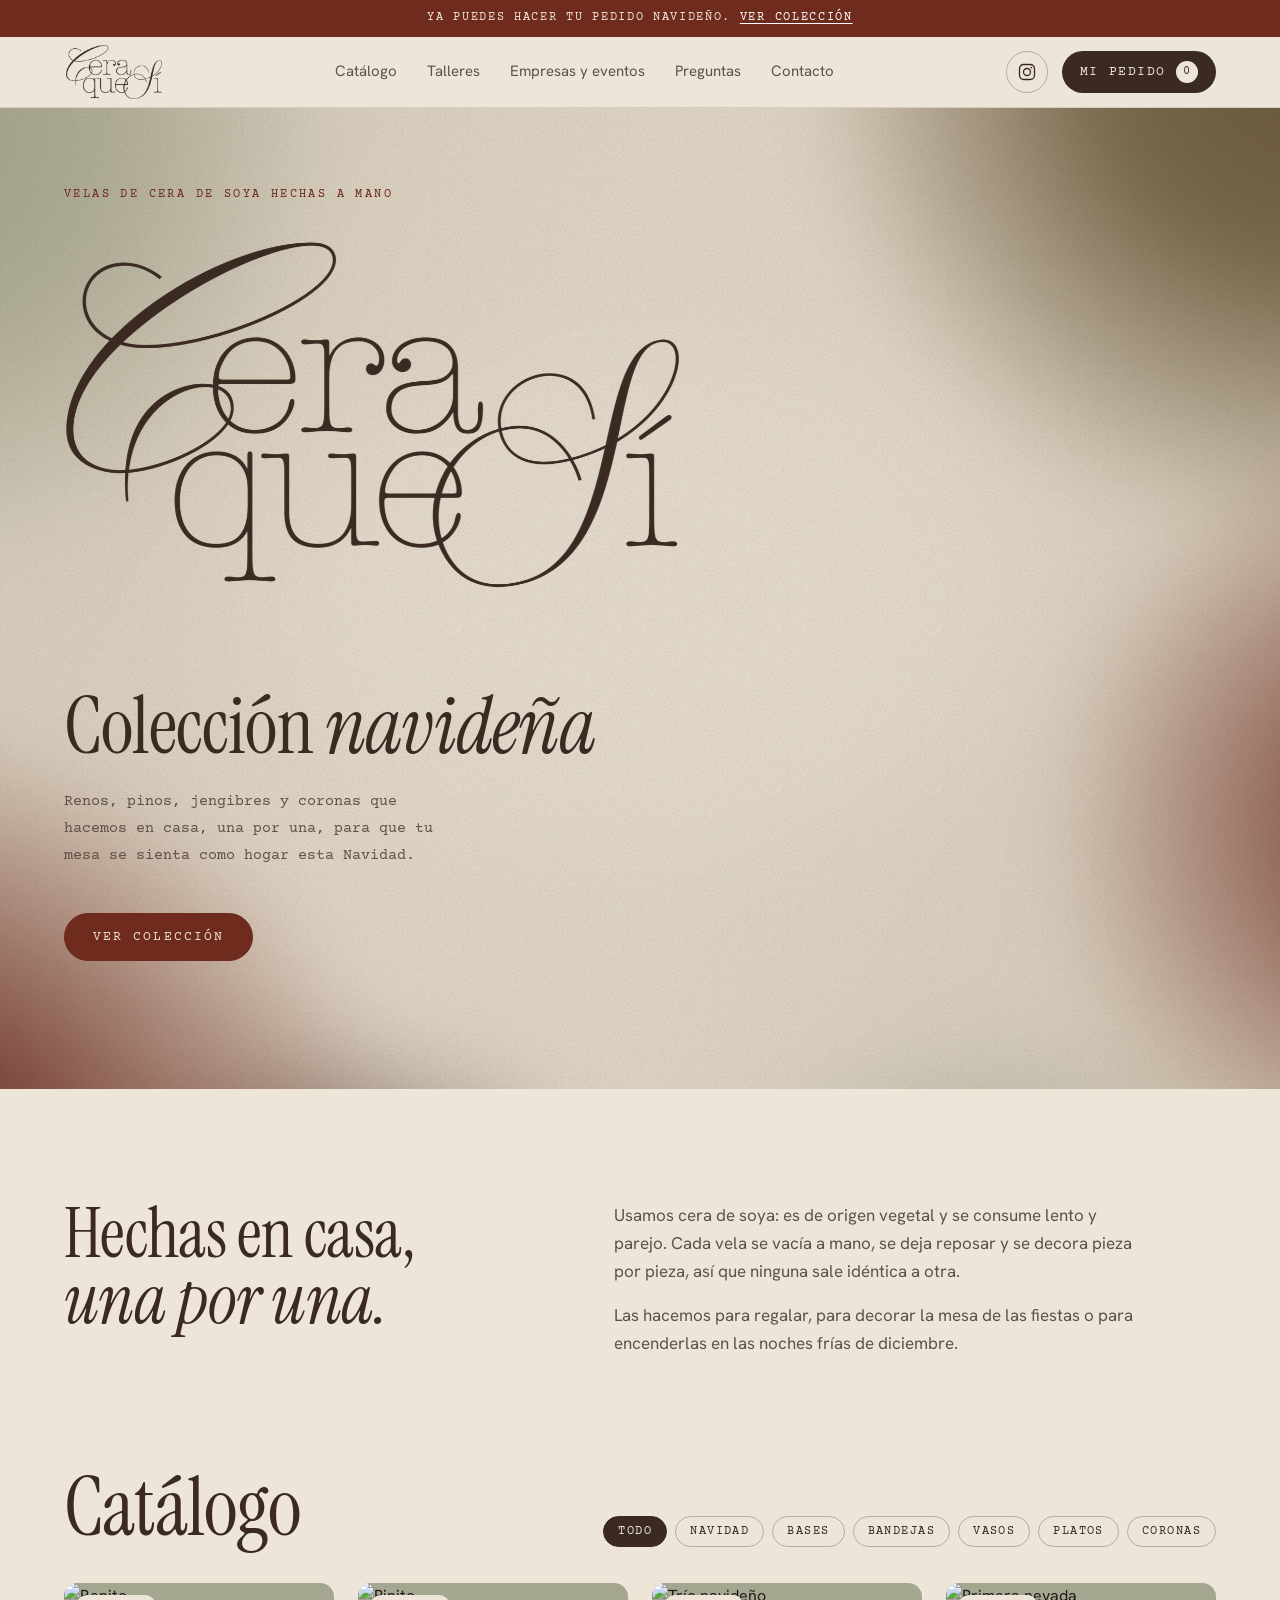
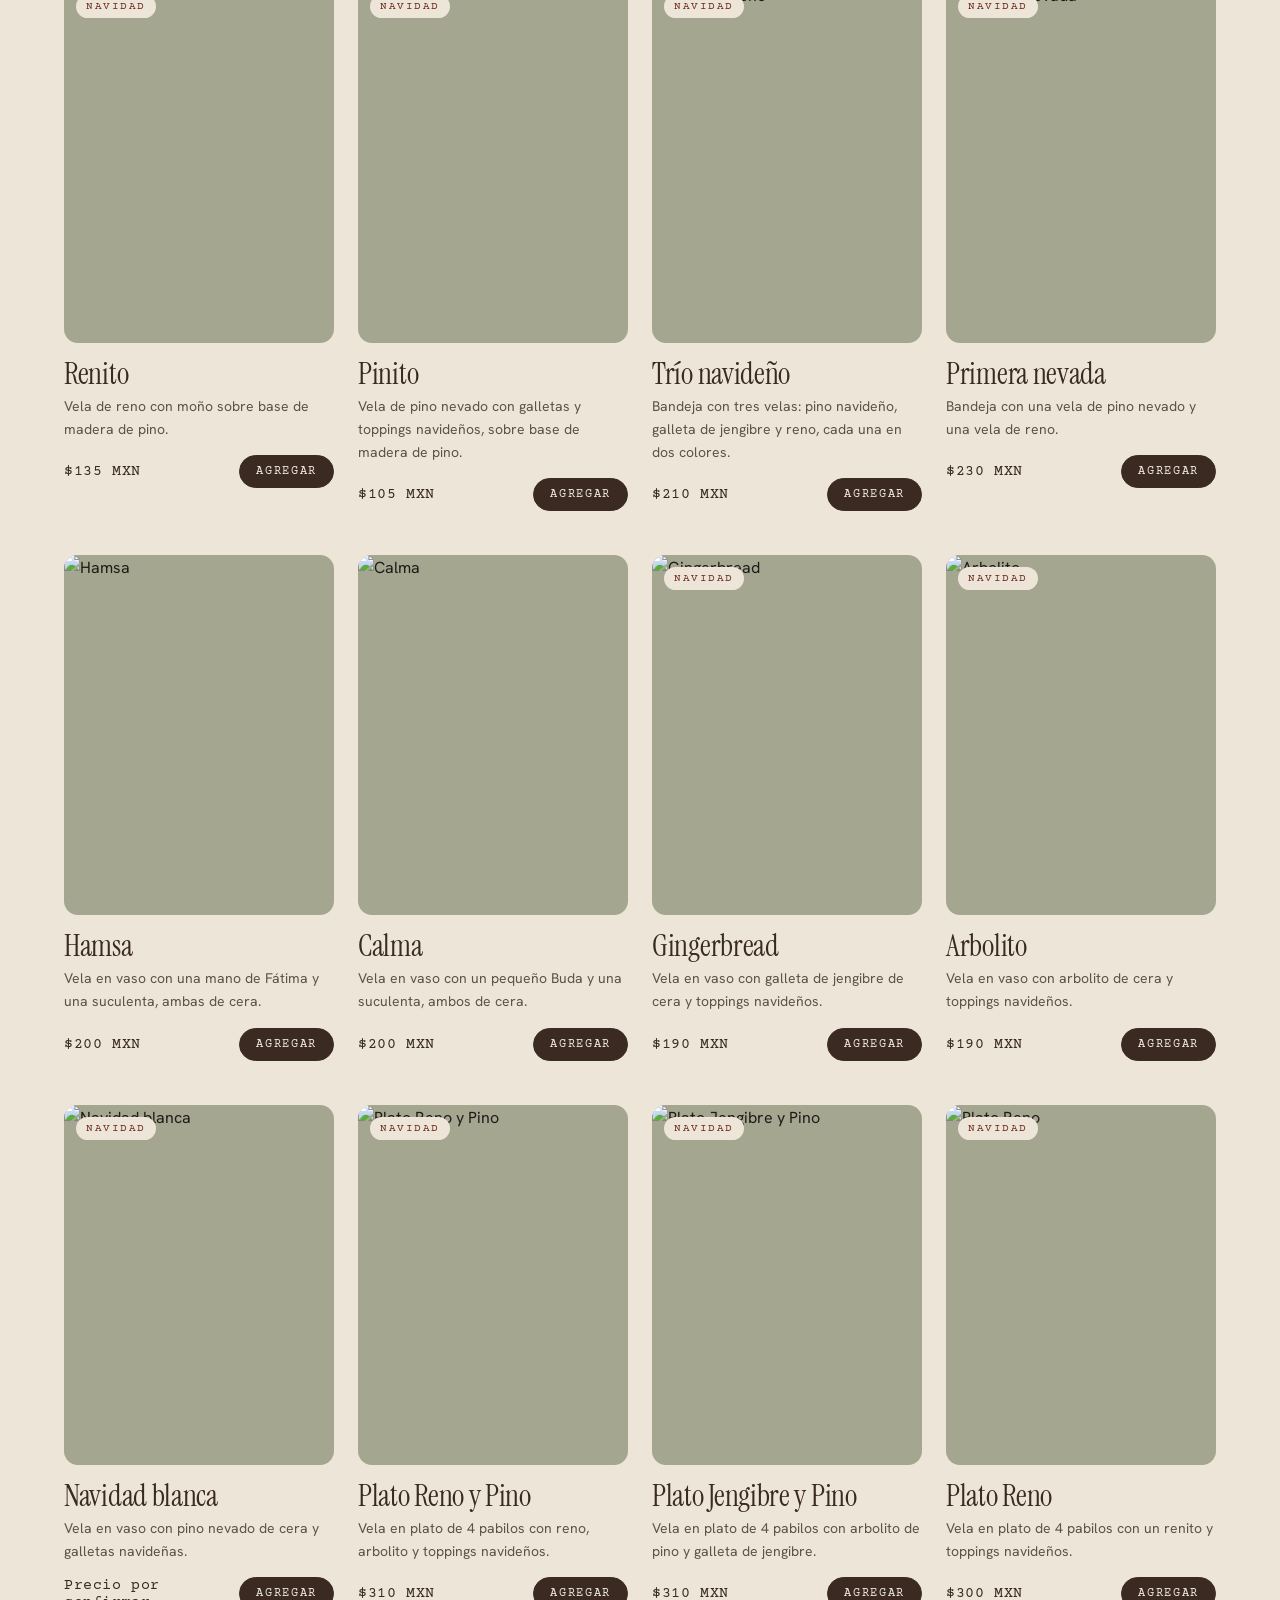
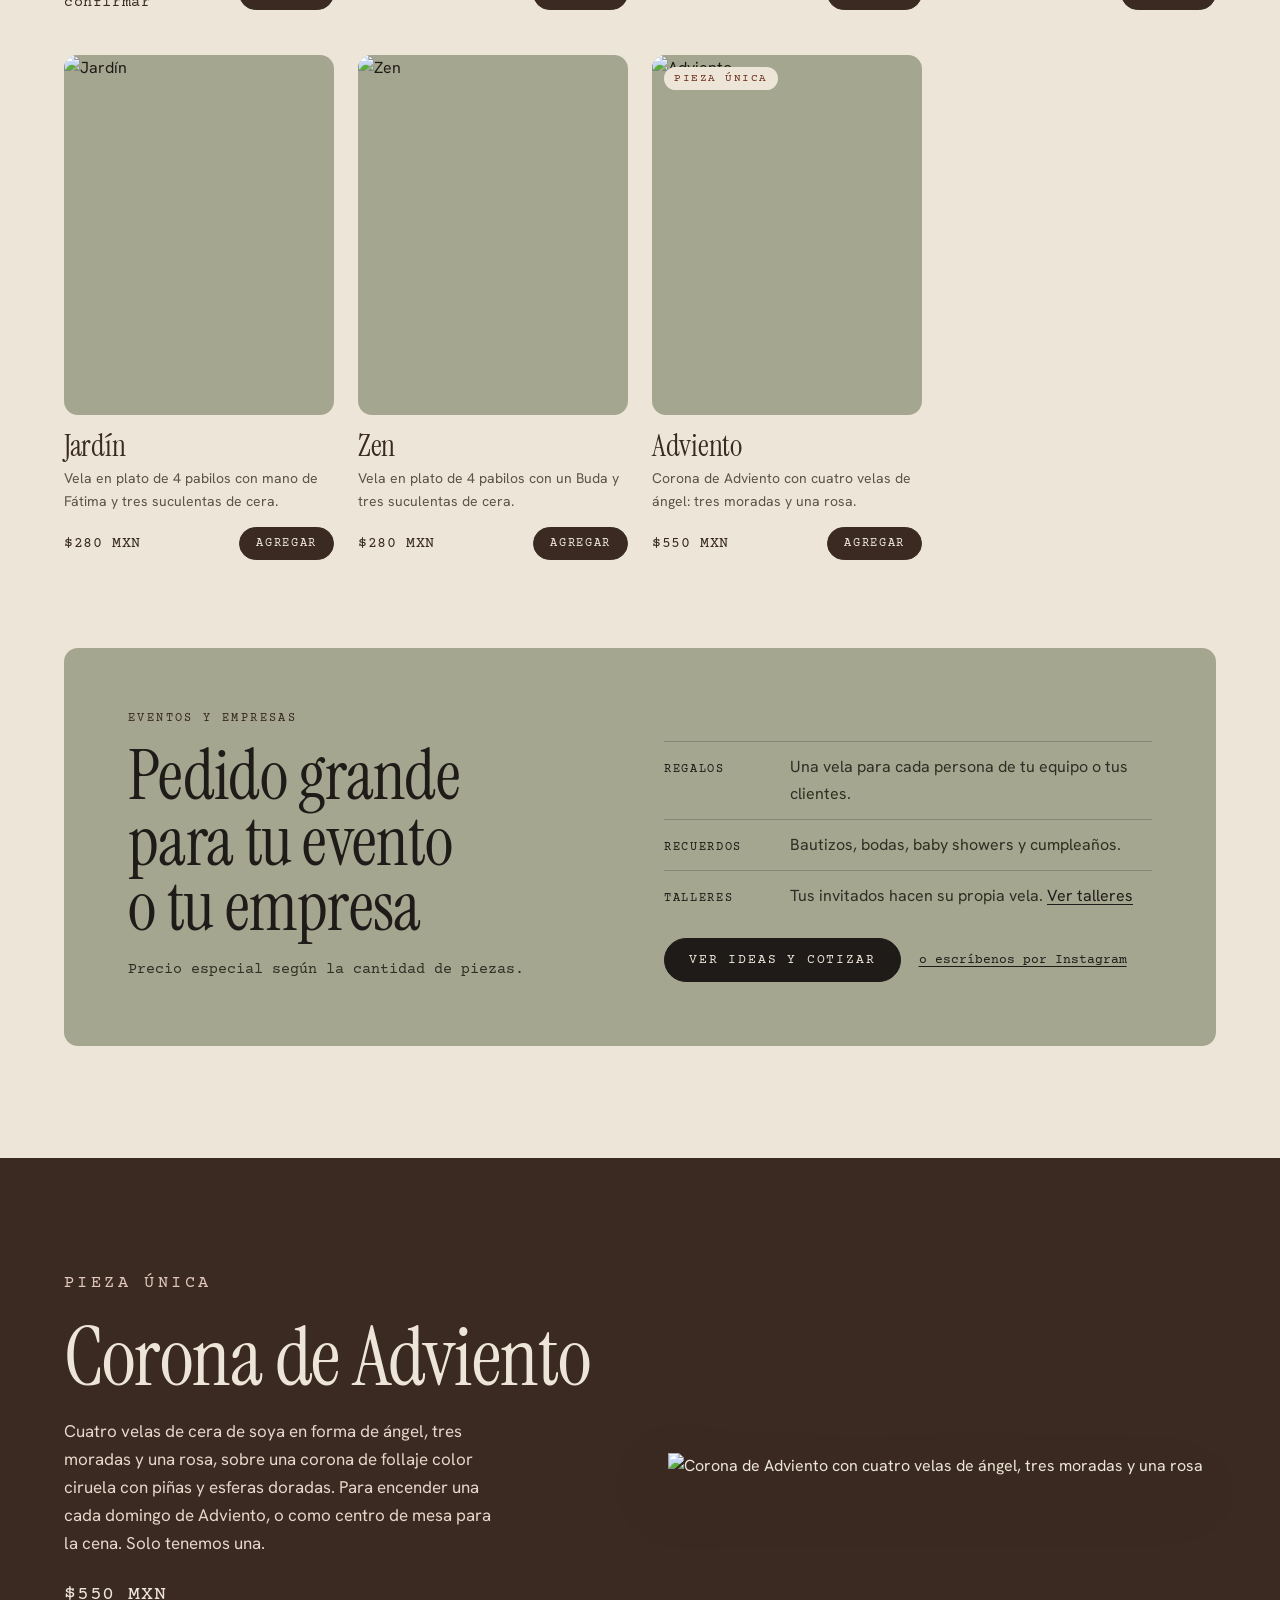
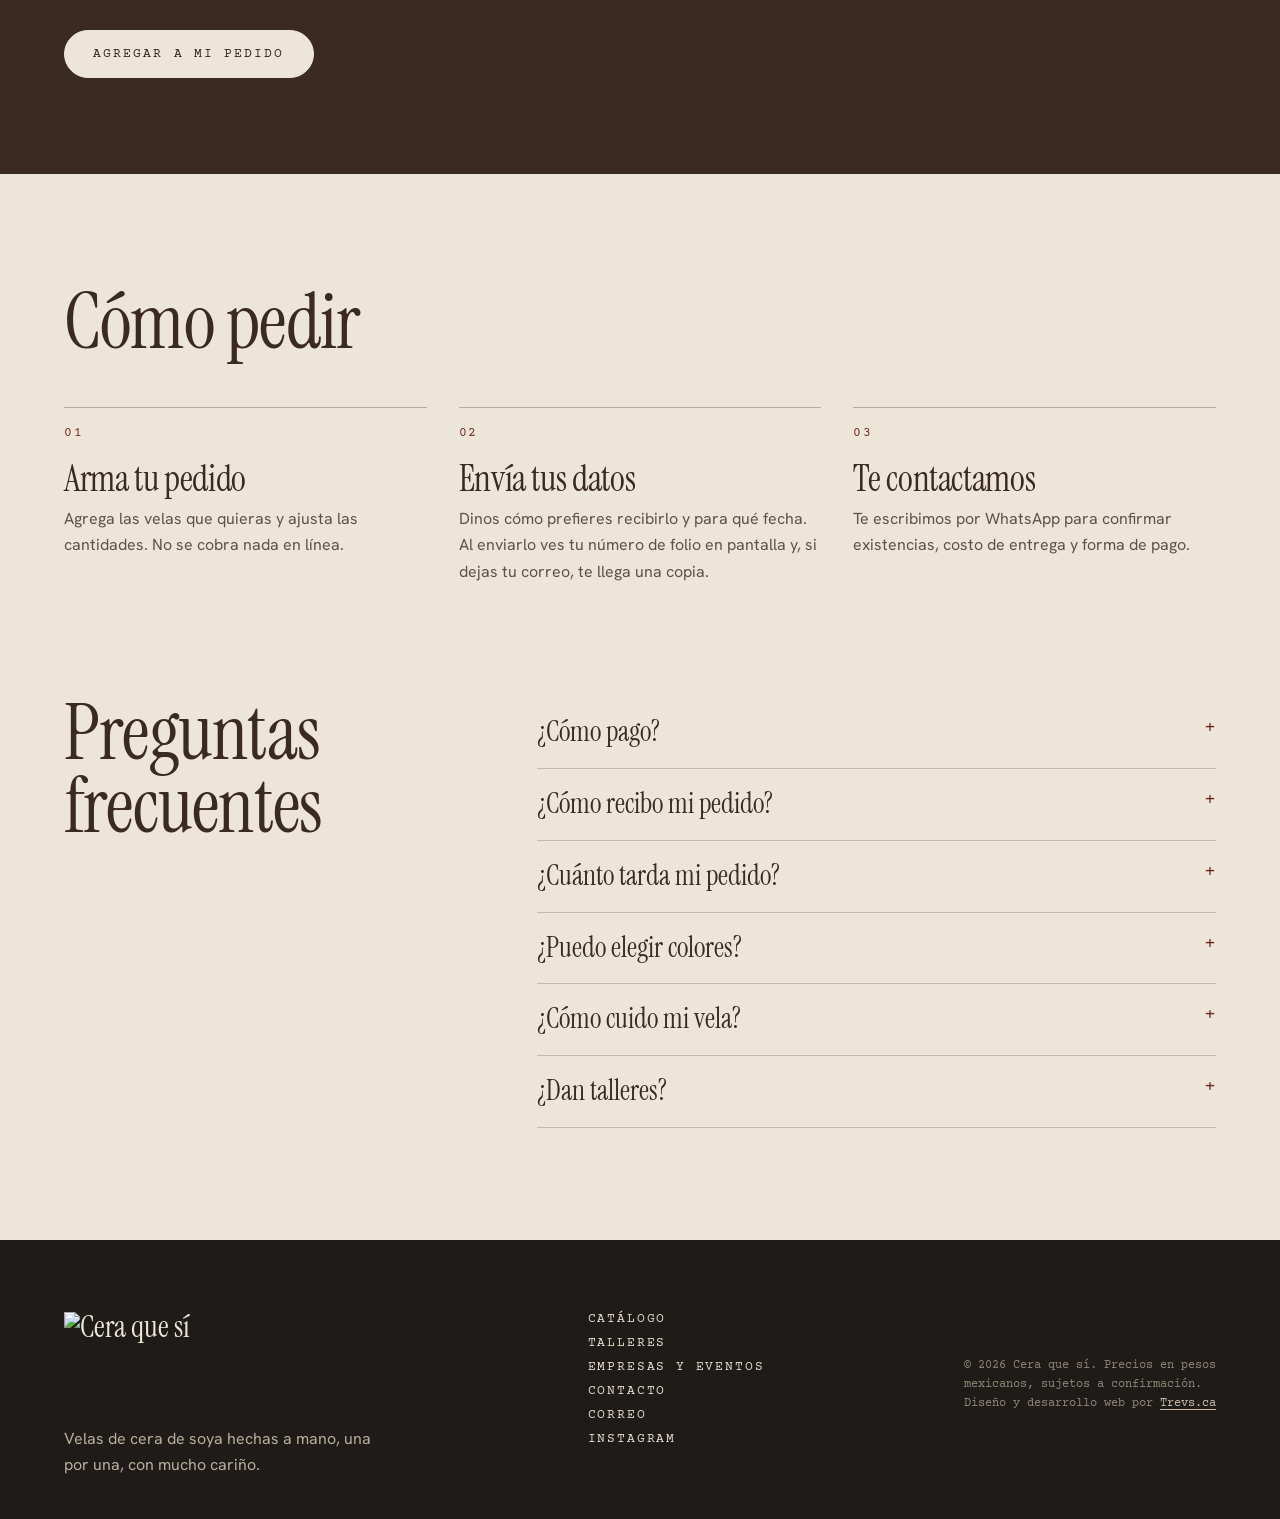
==== index.html @ 2f99a50f "Efectivo solo en el pago al entregar; texto de Uber más amable Co-Authored-By: Claude Opus 5.5 <nore" ====
<!DOCTYPE html>
<html lang="es-MX">
<head>
<meta charset="utf-8">
<meta name="viewport" content="width=device-width, initial-scale=1">
<title>Cera que sí · Velas de cera de soya hechas a mano</title>
<meta name="description" content="Velas de cera de soya hechas a mano. Colección navideña: coronas, platos, vasos y bases decoradas. Pedidos para regalo, eventos y empresas.">
<link rel="canonical" href="https://ceraquesi.com.mx/">
<meta property="og:title" content="Cera que sí · Colección navideña">
<meta property="og:description" content="Velas de cera de soya hechas a mano. Arma tu pedido y te contactamos.">
<meta property="og:url" content="https://ceraquesi.com.mx/">
<meta property="og:image" content="https://ceraquesi.com.mx/img/corona.jpg">
<meta property="og:locale" content="es_MX">
<link rel="preconnect" href="https://fonts.googleapis.com">
<link rel="preconnect" href="https://fonts.gstatic.com" crossorigin>
<link href="https://fonts.googleapis.com/css2?family=Instrument+Serif:ital@0;1&family=Hanken+Grotesk:wght@400;500&family=Courier+Prime&display=swap" rel="stylesheet">
<link rel="stylesheet" href="css/estilos.css">
</head>
<body>

<div class="aviso">Ya puedes hacer tu pedido navideño. <a href="index.html#catalogo">Ver colección</a></div>

<header class="nav">
  <div class="wrap">
    <a href="index.html" class="logo" aria-label="Inicio"><svg viewBox="0 0 16 26" aria-hidden="true"><path class="llama" d="M8 1c3 4 5 6.5 5 9.5A5 5 0 0 1 3 10.5C3 7.5 5 5 8 1Z" fill="#6E2B1E"/><rect x="7.3" y="15" width="1.4" height="10" rx=".7" fill="currentColor"/></svg><span class="lockup" data-logo></span></a>
    <nav class="links" id="menu-principal" aria-label="Principal">
      <a href="index.html#catalogo">Catálogo</a>
      <a href="talleres.html">Talleres</a>
      <a href="empresas.html">Empresas y eventos</a>
      <a href="index.html#preguntas">Preguntas</a>
      <a href="contacto.html">Contacto</a>
      <div class="menu-redes" aria-label="Redes">
        <a href="#" data-red="correo">Correo</a>
        <a href="#" data-red="instagram" target="_blank" rel="noopener">Instagram</a>
        <a href="#" data-red="tiktok" target="_blank" rel="noopener">TikTok</a>
      </div>
    </nav>
    <div class="nav-der"><a class="ig-top" id="ig-top" href="#" target="_blank" rel="noopener" aria-label="Instagram"><svg viewBox="0 0 24 24" aria-hidden="true"><rect x="3" y="3" width="18" height="18" rx="5" fill="none" stroke="currentColor" stroke-width="1.6"/><circle cx="12" cy="12" r="4.2" fill="none" stroke="currentColor" stroke-width="1.6"/><circle cx="17.3" cy="6.7" r="1.1" fill="currentColor"/></svg></a><button class="btn-cot" id="abrir" aria-haspopup="dialog" aria-label="Mi pedido"><span class="t">Mi pedido</span> <span class="n" id="contador">0</span></button><button class="menu-btn" id="menu-btn" aria-expanded="false" aria-controls="menu-principal" aria-label="Abrir menú"><span></span><span></span><span></span></button></div>
  </div>
</header>

<main>
  <section class="hero izq">
    <div class="wrap">
      <p class="kicker">Velas de cera de soya hechas a mano</p>
      <div class="hero-logo" id="hero-logo"><img src="img/logo.png" alt="Cera que sí"></div>
      <h1>Colección <i>navideña</i></h1>
      <p class="lead">Renos, pinos, jengibres y coronas que hacemos en casa, una por una, para que tu mesa se sienta como hogar esta Navidad.</p>
      <a class="cta" href="#catalogo">Ver colección</a>
    </div>
  </section>

  <section class="intro">
    <div class="wrap">
      <h2>Hechas en casa, <i>una por una.</i></h2>
      <div>
        <p>Usamos cera de soya: es de origen vegetal y se consume lento y parejo. Cada vela se vacía a mano, se deja reposar y se decora pieza por pieza, así que ninguna sale idéntica a otra.</p>
        <p>Las hacemos para regalar, para decorar la mesa de las fiestas o para encenderlas en las noches frías de diciembre.</p>
      </div>
    </div>
  </section>

  <section class="catalogo" id="catalogo">
    <div class="wrap">
      <div class="cat-head">
        <h2>Catálogo</h2>
        <div class="filtros" role="group" aria-label="Filtrar catálogo" id="filtros"></div>
        <div class="vista" role="group" aria-label="Cómo ver el catálogo">
          <button type="button" data-vista="2" aria-pressed="true" aria-label="Dos por fila"><svg viewBox="0 0 20 20" aria-hidden="true"><rect x="2" y="2" width="7" height="7" rx="1.5"/><rect x="11" y="2" width="7" height="7" rx="1.5"/><rect x="2" y="11" width="7" height="7" rx="1.5"/><rect x="11" y="11" width="7" height="7" rx="1.5"/></svg></button>
          <button type="button" data-vista="1" aria-pressed="false" aria-label="Una por fila"><svg viewBox="0 0 20 20" aria-hidden="true"><rect x="2" y="2" width="16" height="7" rx="1.5"/><rect x="2" y="11" width="16" height="7" rx="1.5"/></svg></button>
        </div>
      </div>
      <div class="grid" id="grid"></div>

      <div class="mayoreo" id="mayoreo">
        <div>
          <p class="kicker">Eventos y empresas</p>
          <h3>Pedido grande para tu evento o tu empresa</h3>
          <p class="sub">Precio especial según la cantidad de piezas.</p>
        </div>
        <div>
          <ul>
            <li><b>Regalos</b><span>Una vela para cada persona de tu equipo o tus clientes.</span></li>
            <li><b>Recuerdos</b><span>Bautizos, bodas, baby showers y cumpleaños.</span></li>
            <li><b>Talleres</b><span>Tus invitados hacen su propia vela. <a href="talleres.html">Ver talleres</a></span></li>
          </ul>
          <div class="acciones">
            <a class="btn-sec" href="empresas.html">Ver ideas y cotizar</a>
            <a href="#" id="wa-mayoreo" target="_blank" rel="noopener">o escríbenos por Instagram</a>
          </div>
        </div>
      </div>
    </div>
  </section>

  <section class="destacado" id="corona">
    <div class="wrap">
      <div>
        <p class="kicker">Pieza única</p>
        <h2>Corona de Adviento</h2>
        <p>Cuatro velas de cera de soya en forma de ángel, tres moradas y una rosa, sobre una corona de follaje color ciruela con piñas y esferas doradas. Para encender una cada domingo de Adviento, o como centro de mesa para la cena. Solo tenemos una.</p>
        <span class="precio" data-precio="corona"></span>
        <button class="cta" data-add="corona">Agregar a mi pedido</button>
      </div>
      <img class="img-corona" src="img/corona-destacada.png" alt="Corona de Adviento con cuatro velas de ángel, tres moradas y una rosa" loading="lazy">
    </div>
  </section>

  <section class="pasos" id="como-pedir">
    <div class="wrap">
      <h2>Cómo pedir</h2>
      <ol>
        <li><h3>Arma tu pedido</h3><p>Agrega las velas que quieras y ajusta las cantidades. No se cobra nada en línea.</p></li>
        <li><h3>Envía tus datos</h3><p>Dinos cómo prefieres recibirlo y para qué fecha. Al enviarlo ves tu número de folio en pantalla y, si dejas tu correo, te llega una copia.</p></li>
        <li><h3>Te contactamos</h3><p>Te escribimos por WhatsApp para confirmar existencias, costo de entrega y forma de pago.</p></li>
      </ol>
    </div>
  </section>

  <section class="faq" id="preguntas">
    <div class="wrap">
      <h2>Preguntas frecuentes</h2>
      <div>
        <details><summary>¿Cómo pago?</summary><p>No cobramos en el sitio. Para confirmar tu pedido pedimos el 50% de anticipo por transferencia o Mercado Pago. El otro 50% lo pagas al entregar, también en efectivo si prefieres. Te compartimos los datos por WhatsApp.</p></details>
        <details><summary>¿Cómo recibo mi pedido?</summary><p>Tenemos puntos de entrega en Metepec, Calimaya y Toluca, y en CDMX en Condesa, Roma, Juárez, Polanco, Lomas de Chapultepec, Lomas de Virreyes y Santa Fe; te compartimos el lugar y la hora al confirmar. También puedes solicitar un Uber que recoja tu pedido en nuestra casa-taller (el envío corre por tu cuenta), o te enviamos a todo México por paquetería: el costo depende del destino y del tamaño del pedido, y te lo confirmamos por WhatsApp antes de pagar.</p></details>
        <details><summary>¿Cuánto tarda mi pedido?</summary><p>Somos un equipo pequeño y todo se hace a mano. Para pedidos chicos necesitamos al menos 24 horas; los pedidos grandes toman unos días más y te confirmamos la fecha. Para fechas navideñas te recomendamos pedir con anticipación.</p></details>
        <details><summary>¿Puedo elegir colores?</summary><p>En pedidos chicos depende de lo que tengamos disponible, y te lo confirmamos al revisar tu pedido. En pedidos grandes te compartimos las opciones de colores que hay para que elijas.</p></details>
        <details><summary>¿Cómo cuido mi vela?</summary><p>Son de cera de soya. La primera vez, déjala encendida hasta que se derrita toda la superficie: así se consume pareja. Enciéndela sobre una superficie firme, lejos de corrientes de aire y de cosas que puedan quemarse, y nunca la dejes sola encendida. Las figuras también lucen como decoración sin encender.</p></details>
        <details><summary>¿Dan talleres?</summary><p>Sí. Abrimos talleres en grupo y también llevamos el taller a tu empresa o evento. <a href="talleres.html">Ver talleres</a></p></details>
      </div>
    </div>
  </section>
</main>

<footer>
  <div class="wrap">
    <div>
      <a href="index.html" class="logo"><svg viewBox="0 0 16 26" aria-hidden="true"><path class="llama" d="M8 1c3 4 5 6.5 5 9.5A5 5 0 0 1 3 10.5C3 7.5 5 5 8 1Z" fill="#6E2B1E"/><rect x="7.3" y="15" width="1.4" height="10" rx=".7" fill="currentColor"/></svg><span class="lockup" data-logo></span></a>
      <p>Velas de cera de soya hechas a mano, una por una, con mucho cariño.</p>
    </div>
    <nav aria-label="Más">
      <a href="index.html#catalogo">Catálogo</a>
      <a href="talleres.html">Talleres</a>
      <a href="empresas.html">Empresas y eventos</a>
      <a href="contacto.html">Contacto</a>
      <a href="#" data-red="correo">Correo</a>
      <a href="#" id="ig-footer" target="_blank" rel="noopener">Instagram</a>
      <a href="#" data-red="tiktok" target="_blank" rel="noopener">TikTok</a>
    </nav>
    <p class="legal">© <span id="anio"></span> <span data-c="marca"></span>. Precios en pesos mexicanos, sujetos a confirmación.<br>Diseño y desarrollo web por <a href="https://trevs.ca" target="_blank" rel="noopener">Trevs.ca</a></p>
  </div>
</footer>

<!-- Panel del pedido -->
<div class="velo" id="velo"></div>
<aside class="panel" id="panel" role="dialog" aria-modal="true" aria-labelledby="panel-titulo" aria-hidden="true">
  <div class="panel-head">
    <h2 id="panel-titulo">Mi pedido</h2>
    <div class="panel-acciones">
      <button class="agrandar" id="agrandar" aria-pressed="false" aria-label="Ver en pantalla completa"><svg viewBox="0 0 20 20" aria-hidden="true"><path d="M12 3h5v5M8 17H3v-5M17 3l-6 6M3 17l6-6"/></svg></button>
      <button class="cerrar" id="cerrar" aria-label="Cerrar">×</button>
    </div>
  </div>
  <div class="panel-body" id="panel-body"></div>
</aside>

<div class="toast" id="toast" role="status" aria-live="polite"></div>

<script src="js/comun.js"></script>
<script>
/* nombre: el nombre bonito.  desc: lo que lleva (también le llega así a tu mamá en el correo).  max: piezas disponibles (si hay límite). */
const PRODUCTOS = [
  {id:"base-pino-reno", nombre:"Renito", precio:135, cat:"Bases", nav:true, desc:"Vela de reno con moño sobre base de madera de pino."},
  {id:"base-pino", nombre:"Pinito", precio:105, cat:"Bases", nav:true, desc:"Vela de pino nevado con galletas y toppings navideños, sobre base de madera de pino."},
  {id:"bandeja-trio", nombre:"Trío navideño", precio:210, cat:"Bandejas", nav:true, desc:"Bandeja con tres velas: pino navideño, galleta de jengibre y reno, cada una en dos colores."},
  {id:"bandeja-pino-reno", nombre:"Primera nevada", precio:230, cat:"Bandejas", nav:true, desc:"Bandeja con una vela de pino nevado y una vela de reno."},
  {id:"vaso-fatima", nombre:"Hamsa", precio:200, cat:"Vasos", desc:"Vela en vaso con una mano de Fátima y una suculenta, ambas de cera."},
  {id:"vaso-buda", nombre:"Calma", precio:200, cat:"Vasos", desc:"Vela en vaso con un pequeño Buda y una suculenta, ambos de cera."},
  {id:"vaso-jengibre", nombre:"Gingerbread", precio:190, cat:"Vasos", nav:true, desc:"Vela en vaso con galleta de jengibre de cera y toppings navideños."},
  {id:"vaso-arbol", nombre:"Arbolito", precio:190, cat:"Vasos", nav:true, desc:"Vela en vaso con arbolito de cera y toppings navideños."},
  {id:"vaso-pino", nombre:"Navidad blanca", precio:0, cat:"Vasos", nav:true, desc:"Vela en vaso con pino nevado de cera y galletas navideñas."},
  {id:"plato-reno-arbol", nombre:"Plato Reno y Pino", precio:310, cat:"Platos", nav:true, desc:"Vela en plato de 4 pabilos con reno, arbolito y toppings navideños."},
  {id:"plato-jengibre-arbol", nombre:"Plato Jengibre y Pino", precio:310, cat:"Platos", nav:true, desc:"Vela en plato de 4 pabilos con arbolito de pino y galleta de jengibre."},
  {id:"plato-reno", nombre:"Plato Reno", precio:300, cat:"Platos", nav:true, desc:"Vela en plato de 4 pabilos con un renito y toppings navideños."},
  {id:"plato-fatima", nombre:"Jardín", precio:280, cat:"Platos", desc:"Vela en plato de 4 pabilos con mano de Fátima y tres suculentas de cera."},
  {id:"plato-buda", nombre:"Zen", precio:280, cat:"Platos", desc:"Vela en plato de 4 pabilos con un Buda y tres suculentas de cera."},
  {id:"corona", nombre:"Adviento", precio:550, cat:"Coronas", nav:true, max:1, desc:"Corona de Adviento con cuatro velas de ángel: tres moradas y una rosa."}
];

const byId = Object.fromEntries(PRODUCTOS.map(p => [p.id, p]));
$("#wa-mayoreo").href = dmLink();
document.querySelectorAll("[data-precio]").forEach(el => el.textContent = mxn(byId[el.dataset.precio].precio));

/* ----- Pedido (se guarda en el navegador) ----- */
let pedido = {};
try { pedido = JSON.parse(localStorage.getItem("pedido") || "{}"); } catch(e) {}
const guardar = () => { try { localStorage.setItem("pedido", JSON.stringify(pedido)); } catch(e) {} };
const totalPiezas = () => Object.values(pedido).reduce((a,b) => a+b, 0);
const precioTxt = p => p.precio ? mxn(p.precio) : "Precio por confirmar";
const subtotal = () => Object.entries(pedido).reduce((a,[id,q]) => a + byId[id].precio*q, 0);

function fijar(id, n){
  n = Math.max(0, Math.min(byId[id].max || 999, n|0));
  if (n) pedido[id] = n; else delete pedido[id];
  guardar(); pintarContador(); pintarAcciones();
}
function agregar(id){
  const max = byId[id].max;
  if (max && (pedido[id] || 0) >= max) { toast(max === 1 ? "Solo hay una disponible y ya está en tu pedido" : "Solo hay " + max + " disponibles"); return; }
  const nuevo = !pedido[id];
  fijar(id, (pedido[id] || 0) + 1);
  toast(nuevo ? byId[id].nombre + " agregado" : byId[id].nombre + ": " + pedido[id] + " en tu pedido");
}
function accion(id){
  const q = pedido[id];
  if (!q) return `<button class="add" data-add="${id}">Agregar</button>`;
  if (byId[id].max === 1) return `<span class="unica">En tu pedido</span><button class="quitar-g" data-gmenos="${id}">Quitar</button>`;
  return `<div class="paso-q"><button data-gmenos="${id}" aria-label="Quitar uno">−</button><input aria-label="Cantidad de ${byId[id].nombre}" inputmode="numeric" value="${q}" data-gq="${id}"><button data-gmas="${id}" aria-label="Agregar uno">+</button></div>`;
}
function pintarAcciones(){
  document.querySelectorAll("[data-acc]").forEach(el => {
    const html = accion(el.dataset.acc);
    el.innerHTML = html;
  });
  document.querySelectorAll(".cta[data-add]").forEach(b => b.textContent = pedido[b.dataset.add] ? "Ya está en tu pedido" : "Agregar a mi pedido");
}
function pintarContador(){ $("#contador").textContent = totalPiezas(); }

/* ----- Catálogo ----- */
const filtros = ["Todo","Navidad","Bases","Bandejas","Vasos","Platos","Coronas"];
let filtro = "Todo";
function pintarFiltros(){
  $("#filtros").innerHTML = filtros.map(f => `<button aria-pressed="${f===filtro}" data-f="${f}">${f}</button>`).join("");
}
function pintarGrid(){
  const lista = PRODUCTOS.filter(p => filtro==="Todo" || (filtro==="Navidad" ? p.nav : p.cat===filtro));
  $("#grid").innerHTML = lista.map(p => `
    <article class="prod">
      <div class="foto"><img src="img/${p.id}.jpg" alt="${p.nombre}" loading="lazy">${p.max === 1 ? '<span class="tag">Pieza única</span>' : p.nav ? '<span class="tag">Navidad</span>' : ""}</div>
      <h3>${p.nombre}</h3>
      <p class="desc">${p.desc}</p>
      <div class="pie"><span class="precio">${precioTxt(p)}</span><div data-acc="${p.id}">${accion(p.id)}</div></div>
    </article>`).join("");
}
$("#filtros").addEventListener("click", e => {
  const b = e.target.closest("[data-f]"); if(!b) return;
  filtro = b.dataset.f; pintarFiltros(); pintarGrid();
});
document.addEventListener("click", e => {
  const b = e.target.closest("[data-add]"); if(!b) return;
  const id = b.dataset.add, enGrid = b.classList.contains("add"); agregar(id);
  if (enGrid) { const mas = document.querySelector(`[data-gmas="${id}"]`); if (mas) mas.focus({preventScroll:true}); }
});
$("#grid").addEventListener("click", e => {
  const t = e.target.closest("[data-gmas],[data-gmenos]"); if (!t) return;
  const id = t.dataset.gmas || t.dataset.gmenos;
  const sel = t.dataset.gmas ? `[data-gmas="${id}"]` : `[data-gmenos="${id}"]`;
  fijar(id, (pedido[id] || 0) + (t.dataset.gmas ? 1 : -1));
  const mismo = document.querySelector(sel) || document.querySelector(`[data-add="${id}"].add`); if (mismo) mismo.focus({preventScroll:true});
});
$("#grid").addEventListener("change", e => {
  const id = e.target.dataset.gq; if (!id) return;
  e.target.blur(); fijar(id, parseInt(e.target.value, 10) || 0);
});
$("#grid").addEventListener("keydown", e => { if (e.key === "Enter" && e.target.dataset.gq) e.target.blur(); });

/* ----- Toast ----- */
let tt;
function toast(msg){
  const t = $("#toast"); t.innerHTML = msg + ' <button type="button">Ver pedido</button>';
  t.querySelector("button").onclick = abrir;
  t.classList.add("on"); clearTimeout(tt); tt = setTimeout(()=>t.classList.remove("on"), 2600);
}

/* ----- Panel ----- */
let ultimoFoco;
function abrir(){ ultimoFoco = document.activeElement; pintarPanel(); document.body.classList.add("abierto"); $("#panel").setAttribute("aria-hidden","false"); $("#cerrar").focus(); $("#toast").classList.remove("on"); }
function cerrar(){ document.body.classList.remove("abierto"); $("#panel").setAttribute("aria-hidden","true"); ultimoFoco && ultimoFoco.focus(); }
$("#abrir").onclick = abrir; $("#cerrar").onclick = cerrar; $("#velo").onclick = cerrar;
$("#agrandar").onclick = () => {
  const g = $("#panel").classList.toggle("grande");
  $("#agrandar").setAttribute("aria-pressed", g);
  $("#agrandar").setAttribute("aria-label", g ? "Volver a la ventana chica" : "Ver en pantalla completa");
};
function manana(){ const d = new Date(); d.setDate(d.getDate() + 1); return d.getFullYear() + "-" + String(d.getMonth()+1).padStart(2,"0") + "-" + String(d.getDate()).padStart(2,"0"); }
document.addEventListener("keydown", e => { if(e.key==="Escape" && document.body.classList.contains("abierto")) cerrar(); });

function pintarPanel(){
  const ids = Object.keys(pedido);
  if (!ids.length){
    $("#panel-body").innerHTML = `<div class="vacio"><h3>Tu pedido está vacío</h3><p>Agrega velas desde el catálogo para pedir una cotización.</p><br><a class="cta" href="#catalogo" onclick="cerrar()">Ir al catálogo</a></div>`;
    return;
  }
  $("#panel-body").innerHTML = `
    <div id="items">${ids.map(id => {const p=byId[id]; return `
      <div class="item">
        <img src="img/${id}.jpg" alt="">
        <div><h4>${p.nombre}</h4><small>${p.desc}</small><br><small>${p.precio ? mxn(p.precio) + " c/u" : "Precio por confirmar"}</small><br><button class="quitar" data-quitar="${id}">Quitar</button></div>
        <div class="qty"><button data-menos="${id}" aria-label="Menos">−</button><input aria-label="Cantidad de ${p.nombre}" inputmode="numeric" value="${pedido[id]}" data-q="${id}"><button data-mas="${id}" aria-label="Más">+</button></div>
      </div>`}).join("")}</div>
    <div class="subtotal"><span>Subtotal estimado</span><span id="sub">${mxn(subtotal())}</span></div>
    <p class="nota">No incluye envío. Confirmamos precio final y disponibilidad contigo.</p>

    <form id="form" novalidate>
      <h3>Tus datos</h3>
      <div class="campo"><label for="nombre">Nombre</label><input id="nombre" name="nombre" required autocomplete="name"></div>
      <div class="dos">
        <div class="campo"><label for="tel">WhatsApp</label><input id="tel" name="telefono" type="tel" autocomplete="tel" placeholder="10 dígitos" required></div>
        <div class="campo"><label for="email">Correo</label><input id="email" name="email" type="email" autocomplete="email" required></div>
      </div>
      <p class="ayuda ayuda-campo">A tu correo te llega una copia del pedido con tu folio.</p>
      <div class="campo"><label for="ig">Tu Instagram (opcional)</label><input id="ig" name="instagram" placeholder="@tuusuario" autocapitalize="off" autocomplete="off" spellcheck="false"></div>

      <h3>Tipo de pedido</h3>
      <div class="campo">
        <div class="opciones">
          <label><input type="radio" name="tipo" value="Personal o regalo" checked><span>Para mí o regalo</span></label>
          <label><input type="radio" name="tipo" value="Para revender"><span>Para revender</span></label>
          <label><input type="radio" name="tipo" value="Empresa o evento"><span>Empresa o evento</span></label>
        </div>
      </div>
      <div class="campo" id="campo-empresa" hidden><label for="empresa">Nombre de tu marca, empresa o evento (opcional)</label><input id="empresa" name="empresa" autocomplete="organization"></div>
      <details class="perso">
        <summary>¿Quieres personalizarlo? <small>(opcional)</small></summary>
        <div class="opciones">
          <label><input type="checkbox" name="perso" value="Sticker o etiqueta con logo"><span>Sticker o etiqueta con tu logo</span></label>
          <label><input type="checkbox" name="perso" value="Tarjeta con mensaje"><span>Tarjeta con mensaje</span></label>
          <label><input type="checkbox" name="perso" value="Empaque especial"><span>Empaque especial para regalo</span></label>
          <label><input type="checkbox" name="perso" value="Otra idea"><span>Otra idea</span></label>
        </div>
        <div class="campo"><label for="idea">Cuéntanos tu idea</label><textarea id="idea" name="idea" placeholder="Por ejemplo: 30 velas con el logo de mi empresa en una etiqueta."></textarea></div>
        <p class="aviso-chico">La personalización tiene un costo extra según lo que pidas. Te compartimos el precio para que lo confirmes antes de empezar.</p>
      </details>

      <h3>Entrega o envío</h3>
      <div class="campo">
        <p class="grupo">Estado de México</p>
        <div class="opciones">
          <label><input type="radio" name="entrega" value="Punto de entrega en Metepec" checked><span>Punto de entrega en Metepec</span></label>
          <label><input type="radio" name="entrega" value="Punto de entrega en Calimaya"><span>Punto de entrega en Calimaya</span></label>
          <label><input type="radio" name="entrega" value="Punto de entrega en Toluca"><span>Punto de entrega en Toluca</span></label>
        </div>
        <p class="grupo">Ciudad de México</p>
        <div class="opciones">
          <label><input type="radio" name="entrega" value="Punto de entrega en CDMX"><span>Punto de entrega en CDMX<small>Condesa, Roma, Juárez, Polanco, Lomas o Santa Fe.</small></span></label>
        </div>
        <div class="campo sub" id="campo-cdmx" hidden><label for="colonia-cdmx">¿En qué colonia?</label><select id="colonia-cdmx" name="coloniaCdmx"><option value="">Elige una colonia</option><option>Condesa</option><option>Roma</option><option>Juárez</option><option>Polanco</option><option>Lomas de Chapultepec</option><option>Lomas de Virreyes</option><option>Santa Fe</option></select></div>
        <p class="grupo">Envío</p>
        <div class="opciones">
          <label><input type="radio" name="entrega" value="Envío por Uber"><span>Envío por Uber<small>El envío corre por tu cuenta: tú solicitas el Uber y lo recogen en nuestra casa-taller. Te compartimos la dirección al confirmar.</small></span></label>
          <label><input type="radio" name="entrega" value="Envío por paquetería"><span>Envío por paquetería a otra ciudad<small>Cotizamos la paquetería por ti.</small></span></label>
        </div>
        <p class="ayuda">En puntos de entrega, te compartimos el lugar y la hora al confirmar.</p>
      </div>
      <fieldset class="direccion" id="campo-dir" hidden>
        <legend>Dirección de envío</legend>
        <div class="campo"><label for="calle">Calle y número</label><input id="calle" name="calle" autocomplete="address-line1"></div>
        <div class="dos">
          <div class="campo"><label for="interior">Núm. interior (opcional)</label><input id="interior" name="interior" autocomplete="address-line2"></div>
          <div class="campo"><label for="cp">Código postal</label><input id="cp" name="cp" inputmode="numeric" maxlength="5" autocomplete="postal-code"></div>
        </div>
        <div class="campo"><label for="colonia">Colonia</label><input id="colonia" name="colonia" autocomplete="address-level3"></div>
        <div class="dos">
          <div class="campo"><label for="ciudad">Ciudad o municipio</label><input id="ciudad" name="ciudad" autocomplete="address-level2"></div>
          <div class="campo"><label for="estado">Estado</label><input id="estado" name="estado" autocomplete="address-level1"></div>
        </div>
        <div class="campo"><label for="referencias">Referencias (opcional)</label><input id="referencias" name="referencias" placeholder="Entre calles, color de la casa…"></div>
      </fieldset>

      <div class="campo"><label for="fecha">¿Para cuándo lo necesitas?</label><input id="fecha" name="fecha" type="date" min="${manana()}">
        <small class="ayuda">Pedidos chicos: mínimo 24 horas. Pedidos grandes necesitan unos días más y te confirmamos la fecha. Somos un equipo pequeño y todo se hace a mano.</small></div>
      <div class="campo"><label for="notas">Notas (opcional)</label><textarea id="notas" name="notas" placeholder="¿Alguna pregunta o algo que debamos saber?"></textarea></div>

      <div class="pago">
        <p class="grupo">Cómo se paga</p>
        <p>Para confirmar tu pedido pedimos el <b>50% de anticipo</b> y el otro 50% al entregar. El anticipo es por transferencia o Mercado Pago; el pago al entregar también puede ser en efectivo. No cobramos nada en el sitio.</p>
      </div>
      <button class="enviar" type="submit">Enviar pedido</button>
      <p class="error" id="error" role="alert"></p>
    </form>`;
}

$("#panel-body").addEventListener("click", e => {
  const t = e.target, id = t.dataset.mas || t.dataset.menos || t.dataset.quitar;
  if (!id) return;
  if (t.dataset.mas) pedido[id] = Math.min(pedido[id] + 1, byId[id].max || 999);
  if (t.dataset.menos) pedido[id] = Math.max(0, pedido[id]-1);
  if (t.dataset.quitar || pedido[id]===0) delete pedido[id];
  guardar(); pintarContador(); pintarAcciones(); refrescarItems();
});
$("#panel-body").addEventListener("change", e => {
  const id = e.target.dataset.q; if(!id) return;
  const n = parseInt(e.target.value,10);
  if (n>0) pedido[id]=Math.min(n, byId[id].max || 999); else delete pedido[id];
  guardar(); pintarContador(); pintarAcciones(); refrescarItems();
});
function actualizarCampos(){
  const f = $("#form"); if (!f) return;
  $("#campo-empresa").hidden = f.tipo.value === "Personal o regalo";
  const ent = f.entrega.value;
  $("#campo-cdmx").hidden = ent !== "Punto de entrega en CDMX";
  $("#campo-dir").hidden = ent !== "Envío por paquetería";
}
$("#panel-body").addEventListener("change", e => { if (e.target.name === "tipo" || e.target.name === "entrega") actualizarCampos(); });
function refrescarItems(){
  // vuelve a pintar sin perder lo escrito en el formulario
  const form = $("#form"); let st = null;
  if (form) {
    st = { vals:{}, marcados:new Set(), abierto: !!(form.querySelector("details.perso") || {}).open };
    [...form.elements].forEach(el => { if (!el.name) return;
      if (el.type === "radio" || el.type === "checkbox") { if (el.checked) st.marcados.add(el.name + "=" + el.value); }
      else st.vals[el.name] = el.value; });
  }
  pintarPanel();
  const nf = $("#form");
  if (st && nf) {
    [...nf.elements].forEach(el => { if (!el.name) return;
      if (el.type === "radio" || el.type === "checkbox") el.checked = st.marcados.has(el.name + "=" + el.value);
      else if (el.name in st.vals) el.value = st.vals[el.name]; });
    const d = nf.querySelector("details.perso"); if (d) d.open = st.abierto;
  }
  actualizarCampos();
}

$("#panel-body").addEventListener("submit", async e => {
  e.preventDefault();
  const f = e.target, err = $("#error"); err.textContent = "";
  const c = validarContacto(f, err); if (!c) return;
  const nombre = c.nombre;
  const fallo = (msg, el) => { err.textContent = msg; if (el) el.focus(); return true; };
  if (!c.email && fallo("Escribe tu correo: ahí te llega la copia de tu pedido.", f.email)) return;
  const ent = f.entrega.value;
  if (ent === "Punto de entrega en CDMX" && !f.coloniaCdmx.value && fallo("Elige la colonia de CDMX donde quieres recibirlo.", f.coloniaCdmx)) return;
  if (ent === "Envío por paquetería") {
    for (const [campo, msg] of [["calle","Escribe la calle y el número."],["cp","Escribe el código postal (5 dígitos)."],["colonia","Escribe la colonia."],["ciudad","Escribe la ciudad o municipio."],["estado","Escribe el estado."]]) {
      const v = f[campo].value.trim();
      if ((!v || (campo === "cp" && !/^\d{5}$/.test(v))) && fallo(msg, f[campo])) return;
    }
  }
  if (f.fecha.value && f.fecha.value < manana() && fallo("Elige una fecha a partir de mañana: necesitamos al menos 24 horas.", f.fecha)) return;
  const perso = [...f.querySelectorAll('input[name="perso"]:checked')].map(x => x.value);
  const personalizacion = [perso.join(", "), f.idea.value.trim()].filter(Boolean).join(" · Idea: ");
  const entrega = ent === "Punto de entrega en CDMX" ? ent + " · " + f.coloniaCdmx.value : ent;
  const direccion = ent === "Envío por paquetería"
    ? [f.calle.value.trim() + (f.interior.value.trim() ? " int. " + f.interior.value.trim() : ""), "Col. " + f.colonia.value.trim(), "C.P. " + f.cp.value.trim(), f.ciudad.value.trim() + ", " + f.estado.value.trim(), f.referencias.value.trim() ? "Ref.: " + f.referencias.value.trim() : ""].filter(Boolean).join(", ")
    : "";

  const folio = "P-" + new Date().toISOString().slice(5,10).replace("-","") + "-" + Math.random().toString(36).slice(2,6).toUpperCase();
  const items = Object.entries(pedido).map(([id,q]) => ({nombre:`${byId[id].nombre} (${byId[id].desc})${byId[id].precio ? "" : " — precio por confirmar"}`, cantidad:q, precio:byId[id].precio, total:byId[id].precio*q}));
  const data = { folio, ...c, tipo:f.tipo.value, empresa:f.tipo.value === "Personal o regalo" ? "" : f.empresa.value.trim(), personalizacion, entrega,
    direccion, ciudad:direccion, fecha:f.fecha.value, notas:f.notas.value.trim(), items, subtotal:subtotal(), marca:CONFIG.marca };

  const resumen = `Hola, soy ${nombre}${data.empresa ? " ("+data.empresa+")" : ""}. Pedido ${folio} · ${data.tipo}:\n` + items.map(i => `• ${i.cantidad} × ${i.nombre}`).join("\n") +
    `\nSubtotal estimado: ${mxn(data.subtotal)}${data.personalizacion ? "\nPersonalización: "+data.personalizacion : ""}\nEntrega: ${data.entrega}${data.direccion ? " ("+data.direccion+")" : ""}${data.fecha ? "\nPara: "+data.fecha : ""}${data.notas ? "\nNotas: "+data.notas : ""}`;

  const btn = f.querySelector(".enviar"); btn.disabled = true; btn.textContent = "Enviando…";
  try {
    await enviarAlScript(data);
  } catch(x) {
    btn.disabled = false; btn.textContent = "Enviar pedido";
    err.innerHTML = `No se pudo enviar. Revisa tu conexión e inténtalo de nuevo, o <a href="${dmLink()}" target="_blank" rel="noopener">escríbenos por Instagram</a>.`;
    return;
  }
  pedido = {}; guardar(); pintarContador(); pintarAcciones();
  $("#panel-body").innerHTML = `
    <div class="listo">
            <h3>Recibimos tu pedido</h3>
      <span class="folio">Folio ${folio}</span>
      <p>Te escribiremos por WhatsApp en menos de 24 horas para confirmar disponibilidad, entrega y el anticipo del 50%.</p>
      <p>Te enviamos una copia a ${esc(data.email)}. Si no la ves, revisa tu carpeta de spam.</p>
      ${botonesResumen(resumen, folio)}
    </div>`;
});


/* ----- Logo grande del inicio que sube al menú al hacer scroll ----- */
(function(){
  const slot = $("#hero-logo"), navImg = document.querySelector("header .logo .logo-img");
  if (!slot || !navImg || matchMedia("(prefers-reduced-motion: reduce)").matches) return;
  const slotImg = slot.querySelector("img");
  const vuela = document.createElement("img");
  vuela.src = slotImg.src; vuela.alt = ""; vuela.id = "logo-volador"; vuela.setAttribute("aria-hidden", "true");
  document.body.appendChild(vuela);
  document.documentElement.classList.add("logo-anim");
  const suave = t => t * t * (3 - 2 * t);
  let pend = false;
  function pinta(){
    pend = false;
    const a = slot.getBoundingClientRect(), b = navImg.getBoundingClientRect();
    const hero = slot.closest(".hero").getBoundingClientRect();
    const recorrido = Math.max(1, (hero.height + hero.top + scrollY) * 0.5);
    const p = Math.min(1, Math.max(0, scrollY / recorrido));
    if (p >= 1) { document.documentElement.classList.add("logo-llego"); return; }
    document.documentElement.classList.remove("logo-llego");
    const e = suave(p);
    const w = a.width + (b.width - a.width) * e;
    const x = a.left + (b.left - a.left) * e;
    const y = a.top + (b.top - a.top) * e;
    vuela.style.width = a.width + "px";
    vuela.style.transform = `translate(${x}px,${y}px) scale(${w / a.width})`;
  }
  const pide = () => { if (!pend) { pend = true; requestAnimationFrame(pinta); } };
  addEventListener("scroll", pide, { passive: true });
  addEventListener("resize", pide);
  slotImg.complete ? pinta() : slotImg.addEventListener("load", pinta);
  navImg.complete ? pinta() : navImg.addEventListener("load", pinta);
})();
/* ----- Vista del catálogo en celular: 2 o 1 por fila ----- */
function ponerVista(v){
  $("#grid").classList.toggle("una", v === "1");
  document.querySelectorAll("[data-vista]").forEach(b => b.setAttribute("aria-pressed", b.dataset.vista === v));
  try { localStorage.setItem("vista", v); } catch(e) {}
}
document.querySelectorAll("[data-vista]").forEach(b => b.addEventListener("click", () => ponerVista(b.dataset.vista)));
let vistaGuardada = "2"; try { vistaGuardada = localStorage.getItem("vista") || "2"; } catch(e) {}
ponerVista(vistaGuardada);

pintarFiltros(); pintarGrid(); pintarContador();
if (location.hash === "#pedido") abrir();
</script>
</body>
</html>
---- css/estilos.css ----
/* VOICE: warm, handmade, quietly elegant
   IDEA: a typewritten price tag tied to a hand-poured candle
   PICTURE: a flush strip of the real candles under the headline
   COLOUR/TYPE: cera, lino, salvia, olivo, óxido, nogal, carbón / Instrument Serif titles, Hanken Grotesk text, Courier Prime for prices, buttons and tags
   LAYOUT: left-aligned editorial, full-width colour bands */
:root{
  --cera:#EDE6D8; --lino:#E0D8C8; --salvia:#A4A68F; --olivo:#6B5A3A;
  --oxido:#6E2B1E; --nogal:#3A2A22; --carbon:#1F1B18; --suave:#5E5247;
  --r-sm:4px; --r-lg:14px;
  --serif:"Instrument Serif", Georgia, serif;
  --sans:"Hanken Grotesk", system-ui, sans-serif;
  --mono:"Courier Prime", "Courier New", monospace;
  --max:1200px;
}
*{box-sizing:border-box;margin:0;padding:0}
html{scroll-behavior:smooth}
body{background:var(--cera);color:var(--carbon);font:400 16px/1.65 var(--sans);-webkit-font-smoothing:antialiased;overflow-x:clip}
img{display:block;max-width:100%}
a{color:inherit}
button{font:inherit;color:inherit;cursor:pointer;background:none;border:0}
:focus-visible{outline:2px solid var(--oxido);outline-offset:3px;border-radius:2px}
.wrap{max-width:var(--max);margin:0 auto;padding:0 24px}
h1,h2,h3{font-family:var(--serif);font-weight:400;color:var(--nogal);line-height:.95;letter-spacing:-.01em;text-wrap:balance}
h1 i,h2 i{font-style:italic}
.kicker{font:12px var(--mono);letter-spacing:.2em;text-transform:uppercase;color:var(--oxido);margin-bottom:18px}
.tw{font-family:var(--mono)}
@media (prefers-reduced-motion:reduce){*{animation:none!important;transition:none!important;scroll-behavior:auto!important}}

/* Aviso */
.aviso{background:var(--oxido);color:var(--cera);text-align:center;font:12px/1.4 var(--mono);letter-spacing:.14em;text-transform:uppercase;padding:10px 16px}
.aviso a{color:#fff;text-underline-offset:3px}

/* Nav */
.nav{position:sticky;top:0;z-index:20;background:rgba(237,230,216,.94);backdrop-filter:blur(8px);border-bottom:1px solid rgba(58,42,34,.14)}
.nav .wrap{display:flex;align-items:center;justify-content:space-between;height:70px;gap:20px}
.logo{display:flex;align-items:center;gap:10px;text-decoration:none;color:var(--nogal);white-space:nowrap;font:30px/1 var(--serif)}
.logo svg{width:14px;height:24px;flex:none}
.logo .de{font-style:italic;color:var(--oxido)}
.links{display:flex;gap:30px}
.links a{text-decoration:none;color:var(--suave);font-size:15px}
.links a:hover{color:var(--nogal)}
.btn-cot{display:flex;align-items:center;gap:10px;background:var(--nogal);color:var(--cera);padding:10px 18px;border-radius:999px;font:13px var(--mono);letter-spacing:.12em;text-transform:uppercase}
.btn-cot .n{background:var(--cera);color:var(--nogal);border-radius:999px;min-width:22px;height:22px;display:grid;place-items:center;font-size:12px;letter-spacing:0;padding:0 6px}
@media (max-width:820px){.links{display:none}}
@media (max-width:420px){.logo{font-size:25px}.btn-cot .t{display:none}}

/* Hero: luz de vela, sin foto */
.hero{position:relative;overflow:hidden;text-align:center;isolation:isolate;background:var(--lino)}
/* Fondo difuminado con grano, con los colores de la marca */
.hero::before{content:"";position:absolute;inset:-8%;z-index:0;pointer-events:none;background:
  radial-gradient(50% 62% at 96% 2%, rgba(107,90,58,1) 0%, rgba(107,90,58,.85) 30%, transparent 70%),
  radial-gradient(34% 48% at 102% 70%, rgba(110,43,30,.92) 0%, transparent 72%),
  radial-gradient(56% 62% at -4% 104%, rgba(110,43,30,1) 0%, rgba(110,43,30,.8) 28%, transparent 70%),
  radial-gradient(30% 34% at 30% 112%, rgba(58,42,34,.9), transparent 72%),
  radial-gradient(42% 56% at 0% 8%, rgba(164,166,143,1) 0%, rgba(164,166,143,.7) 35%, transparent 72%),
  radial-gradient(30% 30% at 74% 108%, rgba(164,166,143,.85), transparent 70%),
  radial-gradient(40% 34% at 50% 50%, rgba(237,230,216,.96), rgba(237,230,216,.7) 50%, transparent 78%),
  linear-gradient(115deg, transparent 20%, rgba(237,230,216,.55) 42%, rgba(237,230,216,.55) 58%, transparent 80%),
  var(--lino);
  filter:blur(36px);animation:deriva 38s ease-in-out infinite alternate}
@keyframes deriva{to{transform:translate3d(-2.5%,1.5%,0) scale(1.05)}}
.hero::after{content:"";position:absolute;inset:0;background-image:url("data:image/svg+xml;utf8,<svg xmlns='http://www.w3.org/2000/svg' width='160' height='160'><filter id='n'><feTurbulence type='fractalNoise' baseFrequency='.95' numOctaves='3' stitchTiles='stitch'/><feColorMatrix values='0 0 0 0 .3  0 0 0 0 .2  0 0 0 0 .14  0 0 0 .7 0'/></filter><rect width='100%' height='100%' filter='url(%23n)'/></svg>");opacity:.38;mix-blend-mode:multiply;pointer-events:none;z-index:0}
.hero .wrap{position:relative;z-index:1;padding-top:112px;padding-bottom:124px}
.hero .flama{width:26px;height:44px;margin:0 auto 26px;display:block}
.hero h1{font-size:clamp(68px,11vw,164px);line-height:.9}
.hero .lead{max-width:46ch;margin:30px auto 36px;font:15px/1.8 var(--mono);color:var(--suave)}
.cta{display:inline-block;background:var(--oxido);color:var(--cera);text-decoration:none;padding:16px 28px;border-radius:999px;font:13px var(--mono);letter-spacing:.16em;text-transform:uppercase;white-space:nowrap;border:1px solid var(--oxido);transition:background .15s,color .15s}
.cta:hover{background:transparent;color:var(--oxido)}
@media (max-width:760px){.hero .wrap{padding-top:72px;padding-bottom:84px}}
.llama{transform-origin:50% 90%;animation:parpadeo 3.2s ease-in-out infinite}
@keyframes parpadeo{0%,100%{transform:scale(1,1) rotate(0)}30%{transform:scale(.94,1.06) rotate(-2deg)}60%{transform:scale(1.04,.96) rotate(2deg)}}

/* Intro */
.intro{padding:112px 0 48px}
.intro .wrap{display:grid;grid-template-columns:1fr 1.2fr;gap:48px}
.intro h2{font-size:clamp(44px,5.4vw,72px)}
.intro p{color:var(--suave);max-width:52ch;margin-bottom:16px;font-size:17px}
@media (max-width:760px){.intro .wrap{grid-template-columns:1fr;gap:20px}}

/* Catálogo */
.catalogo{padding:48px 0 112px}
.cat-head{display:flex;justify-content:space-between;align-items:end;gap:24px;flex-wrap:wrap;margin-bottom:36px}
.cat-head h2{font-size:clamp(52px,6.4vw,92px)}
.filtros{display:flex;gap:8px;flex-wrap:wrap}
.filtros button{padding:8px 14px;border-radius:999px;border:1px solid rgba(58,42,34,.3);font:12px var(--mono);letter-spacing:.12em;text-transform:uppercase;color:var(--nogal)}
.filtros button[aria-pressed="true"]{background:var(--nogal);color:var(--cera);border-color:var(--nogal)}
.grid{display:grid;grid-template-columns:repeat(auto-fill,minmax(250px,1fr));gap:44px 24px}
.prod .foto{position:relative;aspect-ratio:3/4;border-radius:var(--r-lg);overflow:hidden;background:var(--salvia)}
.prod .foto img{width:100%;height:100%;object-fit:cover}
.prod .tag{position:absolute;top:12px;left:12px;background:var(--cera);color:var(--oxido);font:11px var(--mono);letter-spacing:.14em;text-transform:uppercase;padding:5px 10px;border-radius:999px}
.prod h3{font-size:30px;margin-top:16px;line-height:1}
.prod .desc{color:var(--suave);font-size:14px;margin-top:6px;min-height:44px}
.prod .pie{display:flex;justify-content:space-between;align-items:center;margin-top:14px}
.precio{font:15px var(--mono);color:var(--nogal);letter-spacing:.04em}
.add{border:1px solid var(--nogal);background:var(--nogal);color:var(--cera);padding:9px 16px;border-radius:999px;font:12px var(--mono);letter-spacing:.14em;text-transform:uppercase;transition:background .15s,color .15s}
.add:hover{background:transparent;color:var(--nogal)}
.paso-q{display:flex;align-items:center;background:var(--nogal);color:var(--cera);border-radius:999px;border:1px solid var(--nogal)}
.paso-q button{width:36px;height:36px;font:18px var(--mono);color:var(--cera)}
.paso-q button:hover{color:#E2C7BC}
.paso-q input{width:44px;text-align:center;border:0;background:none;font:14px var(--mono);color:var(--cera)}
.paso-q input:focus{outline:none;text-decoration:underline;text-underline-offset:3px}
.add.ok{background:var(--oxido);border-color:var(--oxido);color:var(--cera)}

/* Corona */
.destacado{background:var(--nogal);color:var(--cera)}
.destacado .wrap{display:grid;grid-template-columns:1fr 1fr;align-items:center;gap:56px;padding-top:96px;padding-bottom:96px}
.destacado .kicker{color:#E2C7BC}
.destacado h2{color:var(--cera);font-size:clamp(52px,6.4vw,92px)}
.destacado p{color:#E6D7CB;max-width:44ch;margin:20px 0 26px;font-size:17px}
.destacado img{aspect-ratio:3/4;object-fit:cover;width:100%;max-width:440px;justify-self:end;border-radius:var(--r-lg)}
.destacado .precio{color:var(--cera);font-size:20px;display:block;margin-bottom:24px}
.destacado .cta{background:var(--cera);color:var(--nogal);border-color:var(--cera)}
.destacado .cta:hover{background:transparent;color:var(--cera)}
@media (max-width:760px){.destacado .wrap{grid-template-columns:1fr}.destacado img{justify-self:start}}

/* Cómo pedir */
.pasos{padding:112px 0}
.pasos h2{font-size:clamp(48px,6vw,84px);margin-bottom:48px}
.pasos ol{list-style:none;display:grid;grid-template-columns:repeat(3,1fr);gap:32px;counter-reset:p}
.pasos li{counter-increment:p;border-top:1px solid rgba(58,42,34,.3);padding-top:18px}
.pasos li::before{content:"0" counter(p);font:13px var(--mono);letter-spacing:.14em;color:var(--oxido);display:block;margin-bottom:22px}
.pasos h3{font-size:36px;margin-bottom:10px}
.pasos p{color:var(--suave)}
@media (max-width:760px){.pasos ol{grid-template-columns:1fr}}
.mayoreo{background:var(--salvia);border-radius:var(--r-lg);padding:64px;display:grid;grid-template-columns:1fr 1fr;gap:48px;align-items:end;margin-top:88px}
.mayoreo .kicker{color:var(--nogal)}
.mayoreo h3{font-size:clamp(46px,5.4vw,76px);color:var(--carbon)}
.mayoreo ul{list-style:none;margin:0 0 28px;display:grid;gap:12px}
.mayoreo li{display:flex;gap:14px;align-items:baseline;color:#2E2F24;border-top:1px solid rgba(31,27,24,.22);padding-top:12px}
.mayoreo li b{font:12px var(--mono);letter-spacing:.14em;text-transform:uppercase;color:var(--carbon);min-width:112px}
.mayoreo .acciones{display:flex;gap:18px;align-items:center;flex-wrap:wrap}
.mayoreo .acciones a:not(.btn-sec){font:13px var(--mono);color:var(--carbon);text-underline-offset:3px}
.btn-sec{border:1px solid var(--carbon);background:var(--carbon);color:var(--cera);transition:background .15s,color .15s;padding:14px 24px;border-radius:999px;font:13px var(--mono);letter-spacing:.14em;text-transform:uppercase;text-decoration:none}
.btn-sec:hover{background:transparent;color:var(--carbon)}
@media (max-width:820px){.mayoreo{grid-template-columns:1fr;padding:40px 24px;gap:28px}}

/* Preguntas */
.faq{padding:0 0 112px}
.faq .wrap{display:grid;grid-template-columns:1fr 1.6fr;gap:48px}
.faq h2{font-size:clamp(48px,6vw,84px)}
details{border-bottom:1px solid rgba(58,42,34,.24);padding:20px 0}
summary{cursor:pointer;font:400 28px/1.1 var(--serif);color:var(--nogal);list-style:none;display:flex;justify-content:space-between;gap:16px}
summary::-webkit-details-marker{display:none}
summary::after{content:"+";font-family:var(--mono);font-size:20px;color:var(--oxido)}
details[open] summary::after{content:"–"}
details p{color:var(--suave);margin-top:10px;max-width:60ch}
@media (max-width:760px){.faq .wrap{grid-template-columns:1fr;gap:12px}}

/* Footer */
footer{background:var(--carbon);color:var(--lino);padding:72px 0 40px}
footer .wrap{display:flex;justify-content:space-between;gap:32px;flex-wrap:wrap}
footer .logo{color:var(--cera)}
footer .logo .de{color:#E2C7BC}
footer p{color:#B9AE9F;margin-top:14px;max-width:36ch}
footer nav{display:flex;flex-direction:column;gap:10px}
footer nav a{text-decoration:none;font:13px var(--mono);letter-spacing:.14em;text-transform:uppercase}
footer nav a:hover{text-decoration:underline}
.legal{font:12px/1.6 var(--mono);color:#8F8578;margin-top:44px;width:100%}

/* Panel */
.velo{position:fixed;inset:0;background:rgba(31,27,24,.5);opacity:0;pointer-events:none;transition:opacity .25s;z-index:40}
.panel{position:fixed;top:0;right:0;height:100%;width:min(480px,100%);background:var(--cera);z-index:50;transform:translateX(100%);transition:transform .3s cubic-bezier(.2,.7,.2,1);display:flex;flex-direction:column}
body.abierto .velo{opacity:1;pointer-events:auto}
body.abierto .panel{transform:none}
.panel-head{display:flex;justify-content:space-between;align-items:center;padding:22px 24px;border-bottom:1px solid rgba(58,42,34,.14)}
.panel-head h2{font-size:40px}
.cerrar{font-size:30px;line-height:1;color:var(--suave);padding:4px 8px}
.panel-body{flex:1;overflow-y:auto;padding:8px 24px 28px}
.item{display:grid;grid-template-columns:64px 1fr auto;gap:14px;align-items:center;padding:14px 0;border-bottom:1px solid rgba(58,42,34,.12)}
.item img{width:64px;height:80px;object-fit:cover;border-radius:10px}
.item h4{font:400 22px/1.05 var(--serif);color:var(--nogal)}
.item small{color:var(--suave);font:13px var(--mono)}
.qty{display:flex;align-items:center;border:1px solid rgba(58,42,34,.3);border-radius:999px}
.qty button{width:34px;height:34px;font:18px var(--mono);color:var(--nogal)}
.qty input{width:36px;text-align:center;border:0;background:none;font:15px var(--mono);color:var(--nogal)}
.quitar{font-size:13px;color:var(--suave);text-decoration:underline;margin-top:4px}
.vacio{padding:48px 0;text-align:center;color:var(--suave)}
.vacio h3{font-size:34px;margin-bottom:10px}
.subtotal{display:flex;justify-content:space-between;align-items:baseline;padding:20px 0 4px;font:400 26px var(--serif);color:var(--nogal)}
.subtotal span:last-child{font:18px var(--mono)}
.nota{font-size:14px;color:var(--suave);margin-bottom:26px}
form h3{font-size:32px;margin:8px 0 16px}
.campo{margin-bottom:16px}
.campo>label,.campo .lbl{display:block;font-size:14px;font-weight:500;margin-bottom:6px;color:var(--nogal)}
.campo input,.campo select,.campo textarea{width:100%;padding:12px 14px;border:1px solid rgba(58,42,34,.3);border-radius:var(--r-sm);background:#F6F2EA;font:16px var(--sans);color:var(--carbon)}
.campo textarea{min-height:86px;resize:vertical}
.dos{display:grid;grid-template-columns:1fr 1fr;gap:12px}
@media (max-width:420px){.dos{grid-template-columns:1fr}}
.opciones{display:grid;gap:8px}
.opciones label{display:flex;gap:10px;align-items:flex-start;padding:12px 14px;border:1px solid rgba(58,42,34,.24);border-radius:var(--r-sm);cursor:pointer;font-size:15px;font-weight:500;color:var(--nogal);line-height:1.4}
.opciones label:has(input:checked){border-color:var(--nogal);background:#F6F2EA}
.opciones input{accent-color:var(--oxido);margin-top:4px;width:auto;flex:0 0 auto}
.opciones.fila{grid-template-columns:repeat(3,minmax(0,1fr))}
.opciones.fila label{padding:10px 12px;font-size:14px}
@media (max-width:420px){.opciones.fila{grid-template-columns:1fr}}
[hidden]{display:none!important}
.opciones span small{display:block;color:var(--suave);font-size:13px;font-weight:400;margin-top:2px}
.enviar{width:100%;background:var(--oxido);color:var(--cera);border:1px solid var(--oxido);transition:background .15s,color .15s;padding:17px;border-radius:999px;font:14px var(--mono);letter-spacing:.16em;text-transform:uppercase;margin-top:10px}
.enviar:hover{background:transparent;color:var(--oxido)}
.enviar:disabled{opacity:.6;cursor:wait}
.error{color:var(--oxido);font-size:14px;margin-top:10px}
.listo{text-align:center;padding:40px 4px}
.listo h3{font-size:42px;margin-bottom:12px}
.listo p{color:var(--suave);margin-bottom:10px}
.folio{display:inline-block;background:var(--lino);padding:7px 14px;border-radius:999px;font:13px var(--mono);letter-spacing:.1em;margin:6px 0 22px;color:var(--nogal)}
.wa{display:inline-flex;gap:8px;align-items:center;background:var(--nogal);color:var(--cera);text-decoration:none;padding:14px 22px;border-radius:999px;font:12px var(--mono);letter-spacing:.14em;text-transform:uppercase}
.toast{position:fixed;left:50%;bottom:24px;transform:translate(-50%,120px);visibility:hidden;background:var(--nogal);color:var(--cera);padding:12px 20px;border-radius:999px;font-size:14px;z-index:60;transition:transform .3s,visibility .3s;white-space:nowrap}
.toast.on{transform:translate(-50%,0);visibility:visible}
.toast button{color:#fff;text-decoration:underline;margin-left:10px;font-family:var(--mono);font-size:12px;letter-spacing:.1em;text-transform:uppercase}

/* ===== Ajustes compartidos ===== */
.links a[aria-current="page"]{color:var(--nogal);text-decoration:underline;text-underline-offset:6px}
a.btn-cot{text-decoration:none}
.mayoreo .sub{font:15px/1.6 var(--mono);color:#2E2F24;margin-top:18px}
.mayoreo li a{color:var(--carbon);text-underline-offset:3px}
details p a{color:var(--oxido);text-underline-offset:3px}
@media (max-width:980px){.links{gap:20px}.links a{font-size:14px}}

/* ===== Páginas internas ===== */
.hero.sub .wrap{padding-top:88px;padding-bottom:96px}
.hero.sub h1{font-size:clamp(56px,8.4vw,124px)}
.seccion{padding:104px 0}
.seccion>.wrap>h2,.seccion .titulo{font-size:clamp(46px,5.6vw,80px);margin-bottom:14px}
.seccion .intro-txt{color:var(--suave);max-width:56ch;font-size:17px;margin-bottom:44px}

/* Calendario de talleres */
.talleres{list-style:none;border-top:1px solid rgba(58,42,34,.3)}
.taller{display:grid;grid-template-columns:170px 1fr auto;gap:32px;align-items:center;padding:30px 0;border-bottom:1px solid rgba(58,42,34,.3)}
.taller .cuando{font:13px/1.5 var(--mono);letter-spacing:.12em;text-transform:uppercase;color:var(--oxido)}
.taller h3{font-size:clamp(34px,3.6vw,46px)}
.taller p{color:var(--suave);margin-top:6px;max-width:56ch}
.taller .meta{display:flex;gap:8px 18px;flex-wrap:wrap;margin-top:12px;font:12px var(--mono);letter-spacing:.1em;text-transform:uppercase;color:var(--nogal)}
.estado{display:inline-block;background:var(--lino);color:var(--nogal);font:11px var(--mono);letter-spacing:.14em;text-transform:uppercase;padding:6px 12px;border-radius:999px;margin-bottom:10px}
.taller .lado{text-align:right}
.btn-linea{display:inline-block;border:1px solid var(--nogal);background:var(--nogal);color:var(--cera);padding:11px 18px;border-radius:999px;font:12px var(--mono);letter-spacing:.14em;text-transform:uppercase;text-decoration:none;white-space:nowrap;transition:background .15s,color .15s}
.btn-linea:hover{background:transparent;color:var(--nogal)}
@media (max-width:760px){.taller{grid-template-columns:1fr;gap:12px}.taller .lado{text-align:left}}

/* Banda oscura con lista (taller privado) */
.destacado .lista{list-style:none;display:grid;gap:0;margin:0}
.destacado .lista li{display:flex;gap:16px;align-items:baseline;border-top:1px solid rgba(237,230,216,.25);padding:16px 0;color:#E6D7CB}
.destacado .lista li b{font:12px var(--mono);letter-spacing:.14em;text-transform:uppercase;color:#E2C7BC;min-width:120px}
.destacado .nota-banda{font:14px/1.7 var(--mono);color:#E6D7CB;margin:22px 0 26px;max-width:46ch}

/* Ideas para empresas */
.ideas{display:grid;grid-template-columns:repeat(auto-fill,minmax(300px,1fr));gap:28px}
.idea{background:var(--lino);border-radius:var(--r-lg);overflow:hidden;display:flex;flex-direction:column}
.idea img{width:100%;aspect-ratio:4/3;object-fit:cover}
.idea .sin-foto{aspect-ratio:4/3;background:var(--salvia);display:grid;place-items:center}
.idea .sin-foto svg{width:30px;height:50px}
.idea div.txt{padding:22px 22px 26px}
.idea h3{font-size:32px}
.idea p{color:var(--suave);margin-top:8px;font-size:15px}
.idea a{color:var(--oxido);font:12px var(--mono);letter-spacing:.12em;text-transform:uppercase;text-underline-offset:3px;display:inline-block;margin-top:12px}

/* Formularios de página */
.formulario{background:var(--lino);border-radius:var(--r-lg);padding:56px;display:grid;grid-template-columns:1fr 1.2fr;gap:56px}
.formulario h2{font-size:clamp(44px,5vw,68px)}
.formulario .lado-txt p{color:var(--suave);margin-top:16px;max-width:40ch}
.formulario .campo input,.formulario .campo select,.formulario .campo textarea{background:#F6F2EA}
.formulario select{appearance:none;background-image:linear-gradient(45deg,transparent 50%,var(--nogal) 50%),linear-gradient(135deg,var(--nogal) 50%,transparent 50%);background-position:calc(100% - 20px) 52%,calc(100% - 14px) 52%;background-size:6px 6px;background-repeat:no-repeat}
.formulario .enviar{margin-top:6px}
.gracias{padding:24px 0}
.gracias h3{font-size:44px;margin-bottom:12px}
.gracias p{color:var(--suave);margin-bottom:10px}
@media (max-width:860px){.formulario{grid-template-columns:1fr;padding:36px 22px;gap:28px}}
.pasos ol.cuatro{grid-template-columns:repeat(4,1fr)}
@media (max-width:960px){.pasos ol.cuatro{grid-template-columns:repeat(2,1fr)}}
@media (max-width:560px){.pasos ol.cuatro{grid-template-columns:1fr}}
/* Menú en celular: segunda fila deslizable */
@media (max-width:820px){
  .nav .wrap{flex-wrap:wrap;height:auto;padding-top:12px;padding-bottom:0;row-gap:6px}
  .links{display:flex;order:3;width:100%;gap:22px;overflow-x:auto;padding:6px 0 12px;scrollbar-width:none}
  .links::-webkit-scrollbar{display:none}
  .links a{white-space:nowrap;font-size:14px}
}
.unica{font:12px var(--mono);letter-spacing:.12em;text-transform:uppercase;color:var(--oxido);margin-right:12px}
.quitar-g{font:12px var(--mono);letter-spacing:.1em;text-transform:uppercase;text-decoration:underline;text-underline-offset:3px;color:var(--suave)}
[data-acc]{display:flex;align-items:center}

/* Instagram en el menú */
.nav-der{display:flex;align-items:center;gap:14px}
.ig-top{display:grid;place-items:center;width:42px;height:42px;border-radius:999px;border:1px solid rgba(58,42,34,.3);color:var(--nogal);transition:background .15s,color .15s}
.ig-top:hover{background:var(--nogal);color:var(--cera)}
.ig-top svg{width:20px;height:20px}
/* Contacto en formularios */
.opciones.dos-op{grid-template-columns:1fr 1fr}
.ayuda{display:block;font-size:13px;color:var(--suave);margin-top:6px}
.botones-resumen{display:flex;gap:10px;justify-content:center;flex-wrap:wrap}
.gracias .botones-resumen{justify-content:flex-start}
.wa.ig{background:transparent;color:var(--nogal);border:1px solid var(--nogal)}
.wa.ig:hover{background:var(--nogal);color:var(--cera)}

/* Logo de imagen */
.logo-img{height:58px;width:auto;display:block}
footer .logo-img{height:100px}
@media (max-width:420px){.logo-img{height:48px}}

/* Inicio: logo grande a la izquierda */
.hero.izq{text-align:left}
.hero.izq .wrap{padding-top:64px;padding-bottom:104px}
.hero-logo{width:clamp(250px,50vw,680px);aspect-ratio:1238/720;margin:0 0 36px -1%}
.hero-logo img{width:100%;height:100%;display:block}
.hero.izq h1{font-size:clamp(44px,6.2vw,92px);max-width:none}
.hero.izq .lead{margin:22px 0 32px}
#logo-volador{position:fixed;left:0;top:0;z-index:30;pointer-events:none;transform-origin:0 0;will-change:transform}
.logo-anim .hero-logo img{visibility:hidden}
.logo-anim:not(.logo-llego) header .logo .logo-img{visibility:hidden}
.logo-llego #logo-volador{visibility:hidden}
@media (max-width:760px){.hero.izq .wrap{padding-top:40px;padding-bottom:72px}.hero-logo{width:min(86vw,420px);margin-bottom:28px}}
.legal a{color:#CDBBAA;text-underline-offset:3px}
.legal a:hover{color:var(--cera)}
.destacado img.img-corona{aspect-ratio:auto;height:auto;max-width:620px;border-radius:0;object-fit:contain;filter:drop-shadow(0 24px 30px rgba(31,27,24,.35))}

/* ===== Menú hamburguesa (celular) ===== */
.menu-btn{display:none;width:42px;height:42px;border-radius:999px;border:1px solid rgba(58,42,34,.3);flex-direction:column;align-items:center;justify-content:center;gap:4px}
.menu-btn span{display:block;width:16px;height:1.5px;background:var(--nogal);transition:transform .2s,opacity .2s}
.menu-abierto .menu-btn span:nth-child(1){transform:translateY(5.5px) rotate(45deg)}
.menu-abierto .menu-btn span:nth-child(2){opacity:0}
.menu-abierto .menu-btn span:nth-child(3){transform:translateY(-5.5px) rotate(-45deg)}
@media (max-width:820px){
  .nav .wrap{flex-wrap:nowrap;height:68px;padding-top:0;padding-bottom:0}
  .menu-btn{display:flex}
  .nav-der{gap:10px}
  .links{display:none;overflow:visible;padding:0}
  .nav.menu-abierto .links{display:flex;position:absolute;top:100%;left:0;right:0;flex-direction:column;gap:0;background:var(--cera);padding:8px 24px 28px;border-bottom:1px solid rgba(58,42,34,.14);box-shadow:0 18px 30px -20px rgba(31,27,24,.35)}
  .nav.menu-abierto .links a{font:400 30px/1.1 var(--serif);color:var(--nogal);padding:16px 0;border-top:1px solid rgba(58,42,34,.14);text-decoration:none}
  .nav.menu-abierto .links a:first-child{border-top:0}
  .nav.menu-abierto .links a[aria-current="page"]{color:var(--oxido)}
}

/* ===== Jerarquía y aire en los heroes ===== */
.hero.izq .wrap{padding-top:80px;padding-bottom:128px}
.hero.izq .kicker{margin-bottom:28px}
.hero-logo{margin-bottom:clamp(56px,7vw,96px)}
.hero.izq .lead{margin:26px 0 44px;max-width:44ch}
.hero.sub .kicker{margin-bottom:26px}
.hero.sub .lead{margin:30px auto 44px}
.hero.sub .flama{margin-bottom:34px}
@media (max-width:760px){
  .hero.izq .wrap{padding-top:52px;padding-bottom:92px}
  .hero.izq .kicker{margin-bottom:22px;font-size:11px}
  .hero-logo{margin-bottom:60px}
  .hero.izq h1{font-size:46px}
  .hero.izq .lead{margin:20px 0 34px}
  .hero.sub .wrap{padding-top:64px;padding-bottom:80px}
}
.nav.menu-abierto{z-index:35}

/* ===== Menú de celular: pantalla completa, color nogal ===== */
.menu-redes{display:none}
@media (max-width:820px){
  .nav.menu-abierto .links{position:absolute;top:100%;left:0;right:0;height:calc(100dvh - var(--alto-nav, 68px));overflow-y:auto;
    background:var(--nogal);padding:20px 24px 28px;border:0;box-shadow:none;display:flex;flex-direction:column}
  .nav.menu-abierto .links a{color:var(--cera);font:400 40px/1.05 var(--serif);padding:18px 0;border-top:1px solid rgba(237,230,216,.18)}
  .nav.menu-abierto .links a:first-child{border-top:0}
  .nav.menu-abierto .links a[aria-current="page"]{color:#E2C7BC;font-style:italic}
  .nav.menu-abierto .menu-redes{display:flex;gap:22px;margin-top:auto;padding-top:28px;border-top:1px solid rgba(237,230,216,.18)}
  .nav.menu-abierto .menu-redes a{font:13px var(--mono);letter-spacing:.14em;text-transform:uppercase;color:#DCCFC2;padding:0;border:0}
  .menu-abierto .menu-btn{background:var(--nogal);border-color:var(--nogal)}
  .menu-abierto .menu-btn span{background:var(--cera)}
  .sin-scroll,.sin-scroll body{overflow:hidden}
}

/* ===== Catálogo: 2 o 1 por fila en celular ===== */
.vista{display:none}
@media (max-width:760px){
  .cat-head{align-items:center}
  .vista{display:flex;gap:6px;margin-left:auto}
  .vista button{width:40px;height:40px;border-radius:999px;border:1px solid rgba(58,42,34,.3);display:grid;place-items:center}
  .vista svg{width:18px;height:18px;fill:none;stroke:var(--nogal);stroke-width:1.4}
  .vista button[aria-pressed="true"]{background:var(--nogal);border-color:var(--nogal)}
  .vista button[aria-pressed="true"] svg{stroke:var(--cera)}
  .grid{grid-template-columns:repeat(2,minmax(0,1fr));gap:32px 12px}
  .grid .prod h3{font-size:22px;margin-top:10px}
  .grid .prod .desc{display:none}
  .grid .prod .pie{flex-direction:column;align-items:stretch;gap:8px;margin-top:8px}
  .grid .prod .precio{font-size:13px}
  .grid .prod .add{width:100%;padding:9px 8px;font-size:11px}
  .grid .prod [data-acc]{justify-content:space-between}
  .grid .prod .paso-q{width:100%;justify-content:space-between}
  .grid .prod .tag{font-size:9px;padding:4px 7px;top:8px;left:8px}
  .grid .prod .foto{border-radius:12px}
  .grid.una{grid-template-columns:1fr;gap:44px}
  .grid.una .prod h3{font-size:30px;margin-top:16px}
  .grid.una .prod .desc{display:block}
  .grid.una .prod .pie{flex-direction:row;align-items:center;margin-top:14px}
  .grid.una .prod .precio{font-size:15px}
  .grid.una .prod .add{width:auto;padding:9px 16px;font-size:12px}
  .grid.una .prod .paso-q{width:auto}
  .grid.una .prod .tag{font-size:11px;padding:5px 10px;top:12px;left:12px}
}
@media (max-width:760px){
  .filtros{flex-wrap:nowrap;overflow-x:auto;width:calc(100% + 48px);margin:0 -24px;padding:0 24px 4px;scrollbar-width:none}
  .filtros::-webkit-scrollbar{display:none}
  .filtros button{flex:none}
}

/* Heroes internos alineados a la izquierda */
.hero.sub.izq{text-align:left}
.hero.sub.izq h1{font-size:clamp(52px,7.4vw,112px);max-width:14ch}
.hero.sub.izq .lead{margin:28px 0 44px;max-width:48ch}
@media (max-width:760px){.hero.sub.izq h1{font-size:50px}}

/* Corona: en celular, la foto primero */
@media (max-width:760px){.destacado img.img-corona{order:-1;justify-self:center;max-width:100%}}

/* Contacto */
.contacto{display:grid;grid-template-columns:1.4fr 1fr 1fr;gap:20px;align-items:stretch}
.c-card{background:var(--lino);border-radius:var(--r-lg);padding:36px 30px;display:flex;flex-direction:column;align-items:flex-start}
.c-card h2{font-size:clamp(40px,4.4vw,60px);word-break:break-word}
.c-card h3{font-size:34px}
.c-card p:not(.kicker){color:var(--suave);margin:14px 0 26px;max-width:36ch}
.c-card .cta,.c-card .btn-linea{margin-top:auto}
.c-ig{background:var(--nogal);color:var(--cera)}
.c-ig .kicker{color:#E2C7BC}
.c-ig h2{color:var(--cera)}
.c-ig p:not(.kicker){color:#DCCFC2}
.c-ig .cta{background:var(--cera);color:var(--nogal);border-color:var(--cera)}
.c-ig .cta:hover{background:transparent;color:var(--cera)}
@media (max-width:900px){.contacto{grid-template-columns:1fr}}

/* ===== Menú de celular: panel fijo, visible desde cualquier parte de la página ===== */
@media (max-width:820px){
  .nav.menu-abierto .links{position:fixed;top:var(--alto-nav, 68px);bottom:0;left:0;right:0;height:auto}
  .sin-scroll{overflow:hidden}
  .sin-scroll body{overflow:visible}
}

/* ===== Mi pedido: pantalla completa en escritorio ===== */
.panel-acciones{display:flex;align-items:center;gap:6px}
.agrandar{width:40px;height:40px;border-radius:999px;display:grid;place-items:center;color:var(--suave)}
.agrandar:hover{background:var(--lino);color:var(--nogal)}
.agrandar svg{width:18px;height:18px;fill:none;stroke:currentColor;stroke-width:1.6;stroke-linecap:round}
.panel.grande{width:100%}
.panel.grande .panel-head,.panel.grande .panel-body{padding-left:max(24px,calc(50% - 380px));padding-right:max(24px,calc(50% - 380px))}
@media (max-width:620px){.agrandar{display:none}}

/* ===== Formulario de pedido ===== */
#form h3{margin-top:30px}
#form h3:first-child{margin-top:8px}
.ayuda-campo{margin:-8px 0 16px}
.grupo{font:12px var(--mono);letter-spacing:.14em;text-transform:uppercase;color:var(--suave);margin:16px 0 8px}
.grupo:first-child{margin-top:0}
.campo.sub{margin:10px 0 0}
.campo select{appearance:none;background-image:linear-gradient(45deg,transparent 50%,var(--nogal) 50%),linear-gradient(135deg,var(--nogal) 50%,transparent 50%);background-position:calc(100% - 20px) 52%,calc(100% - 14px) 52%;background-size:6px 6px;background-repeat:no-repeat}
.campo small.ayuda{display:block;margin-top:6px}
details.perso{border:1px solid rgba(58,42,34,.24);border-radius:var(--r-sm);padding:14px;margin-bottom:16px;background:#F6F2EA}
details.perso summary{cursor:pointer;font-weight:500;color:var(--nogal);list-style:none;display:flex;justify-content:space-between;gap:12px}
details.perso summary::-webkit-details-marker{display:none}
details.perso summary::after{content:"+";font-family:var(--mono);color:var(--oxido)}
details.perso[open] summary::after{content:"–"}
details.perso summary small{font-weight:400;color:var(--suave)}
details.perso .opciones{margin:14px 0}
.aviso-chico{font-size:13px;color:var(--suave);line-height:1.5}
fieldset.direccion{border:1px solid rgba(58,42,34,.24);border-radius:var(--r-sm);padding:14px 14px 2px;margin:0 0 16px}
fieldset.direccion legend{font:12px var(--mono);letter-spacing:.14em;text-transform:uppercase;color:var(--nogal);padding:0 6px}
.pago{background:var(--lino);border-radius:var(--r-sm);padding:14px 16px;margin:8px 0 14px}
.pago p:not(.grupo){font-size:14px;color:var(--carbon);line-height:1.55}
.pago b{font-weight:500}
@media (max-width:820px){.nav.menu-abierto{backdrop-filter:none;-webkit-backdrop-filter:none;background:var(--cera)}}
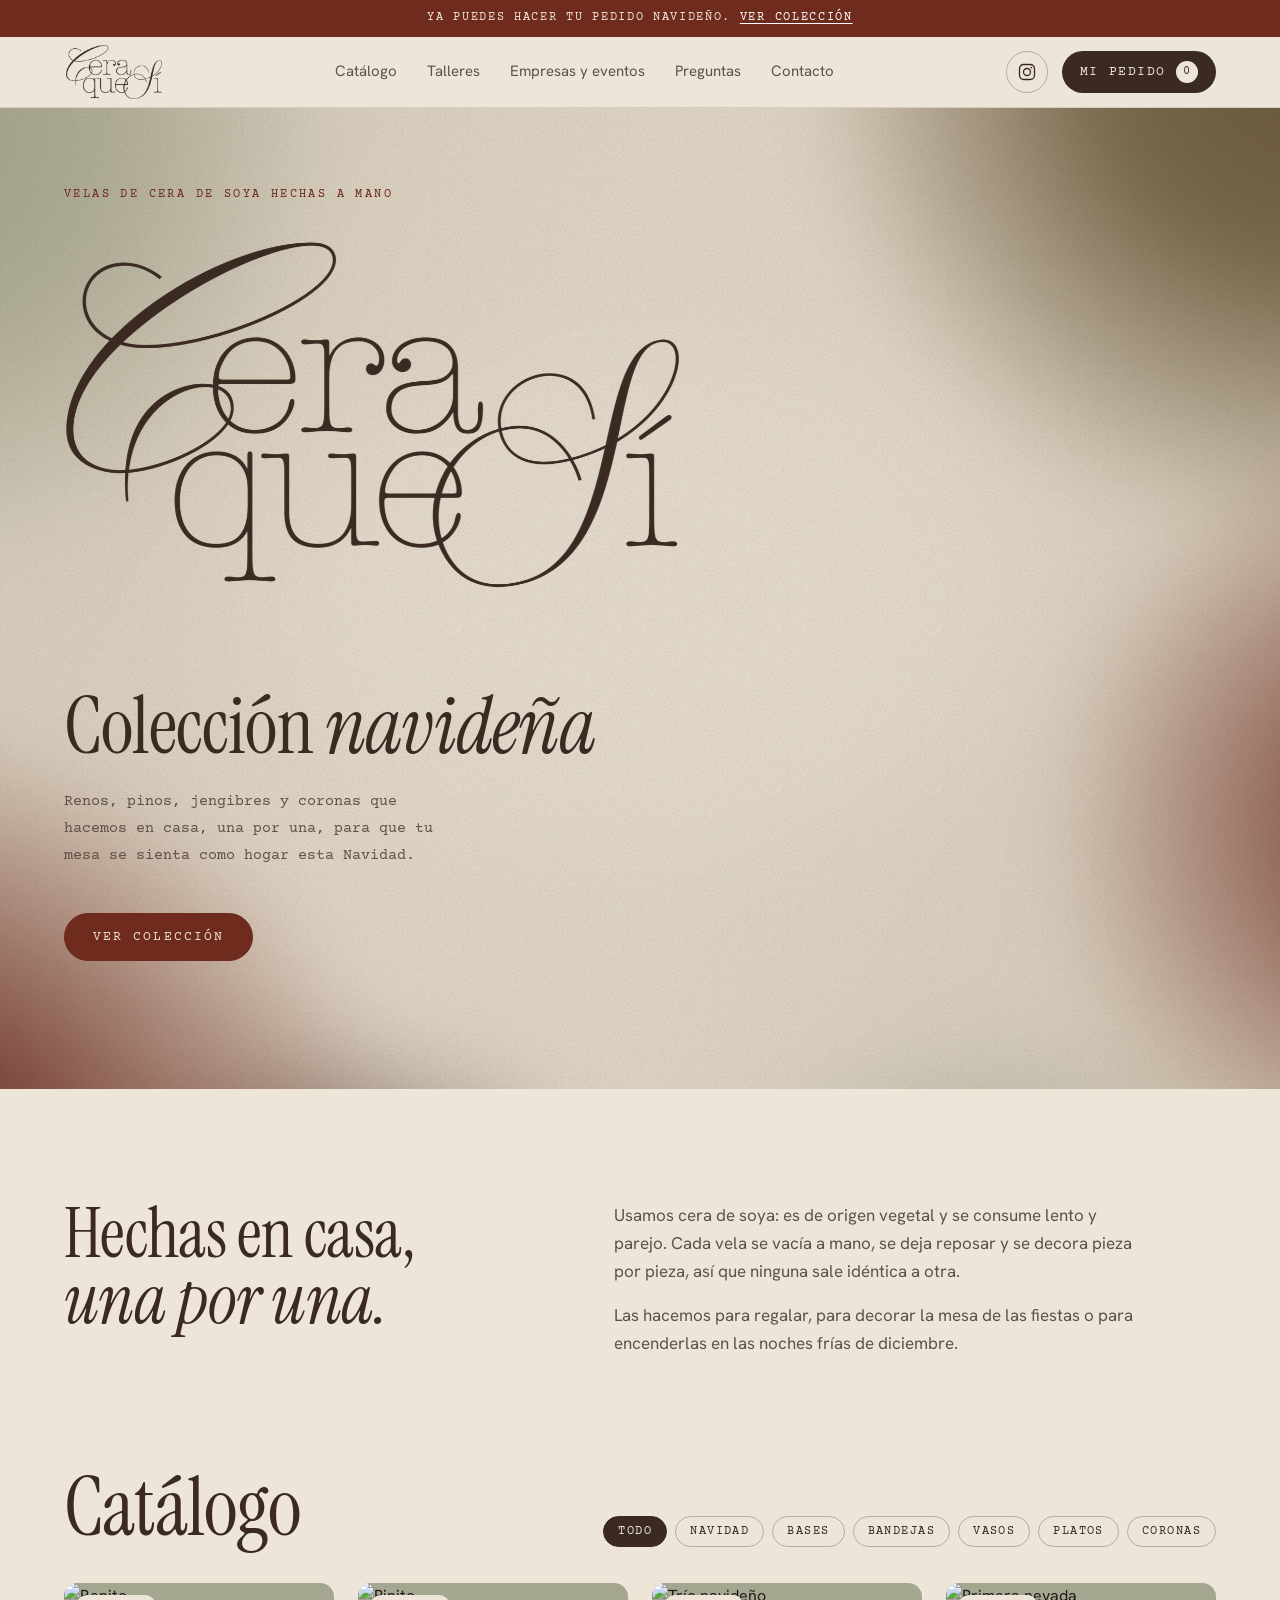
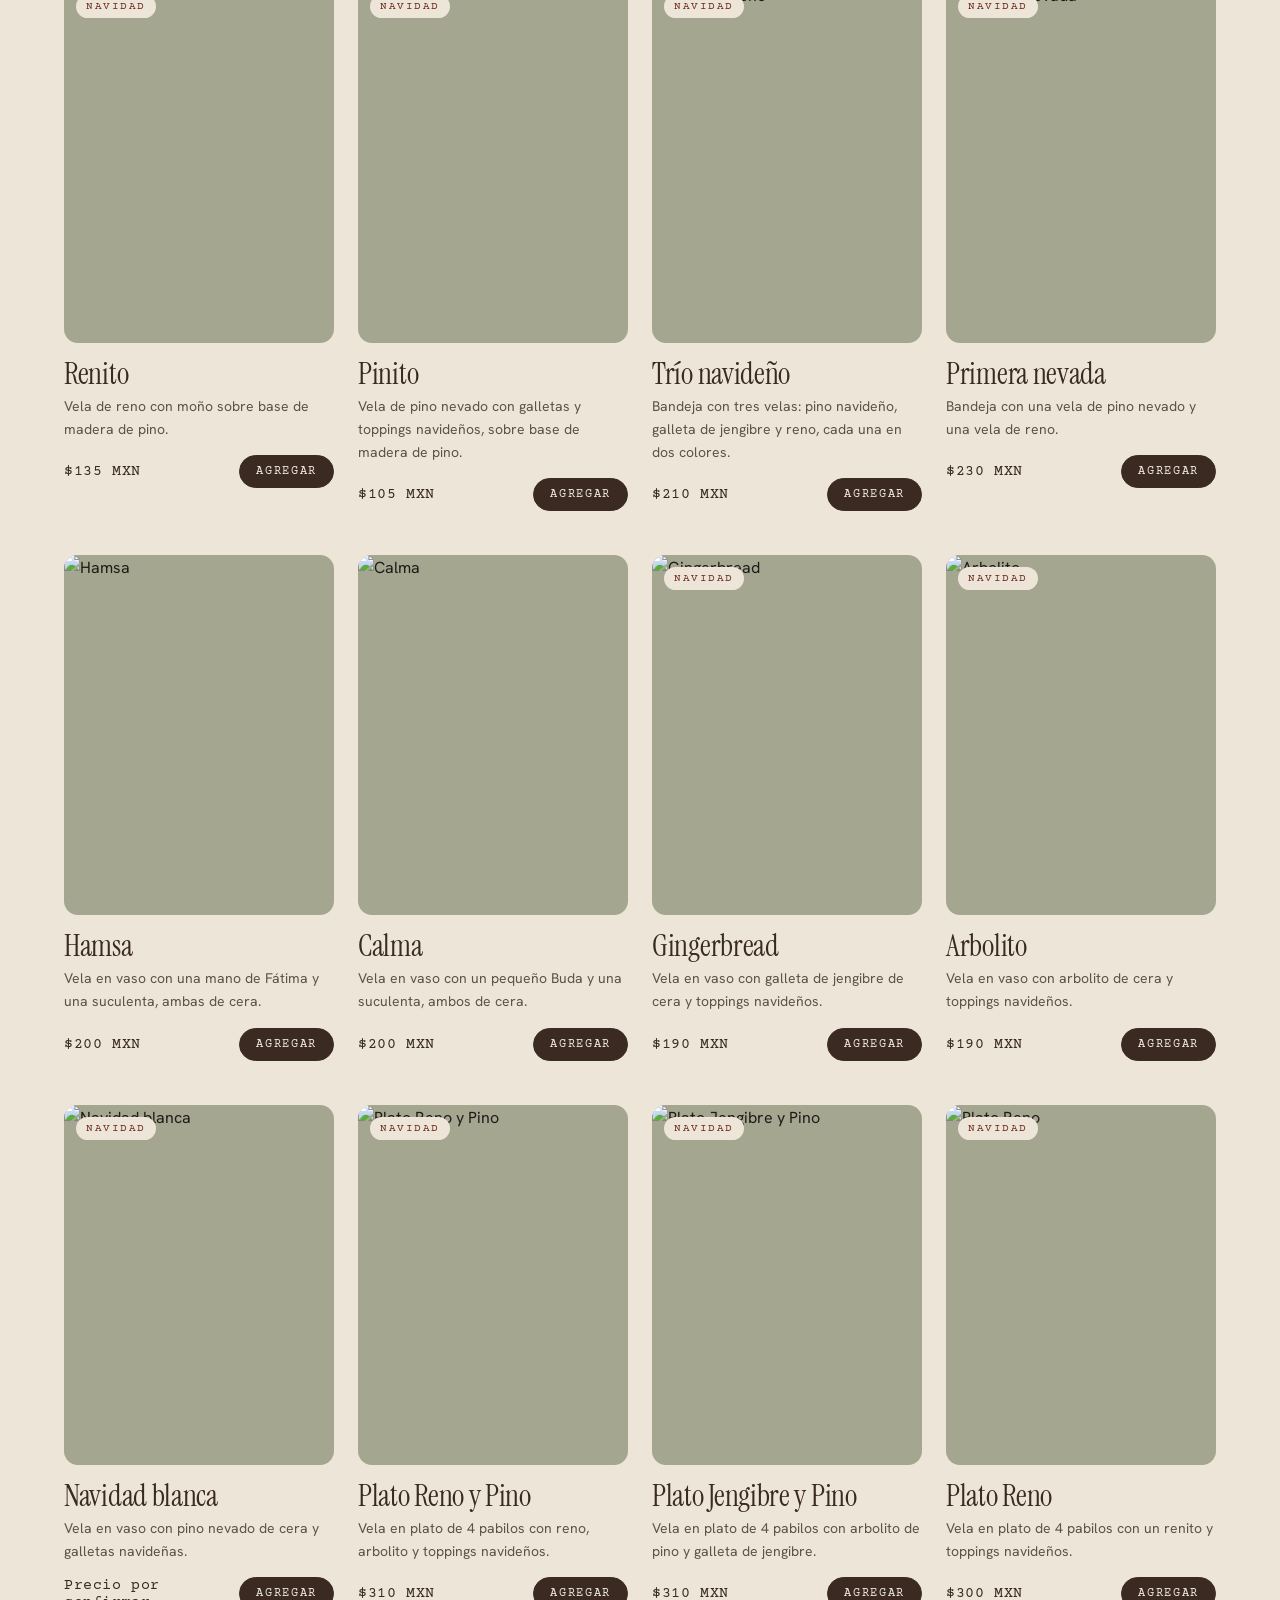
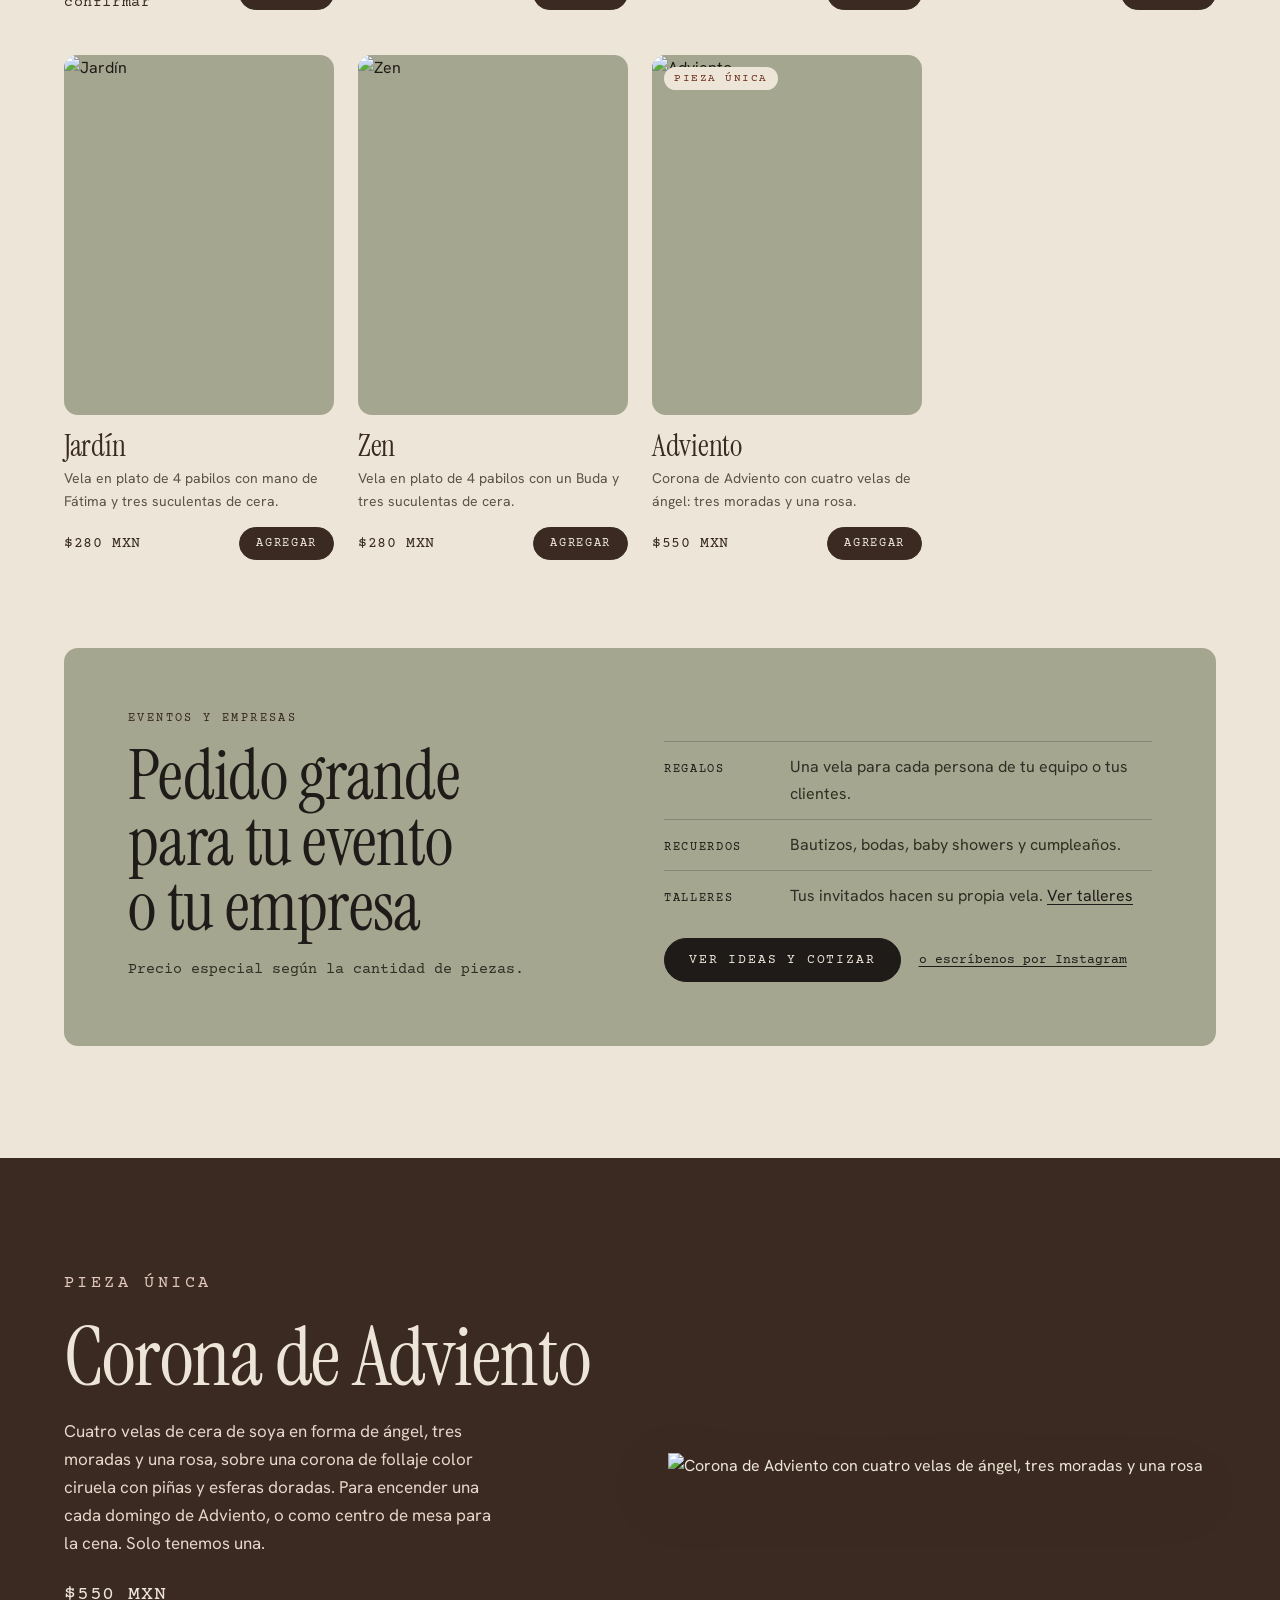
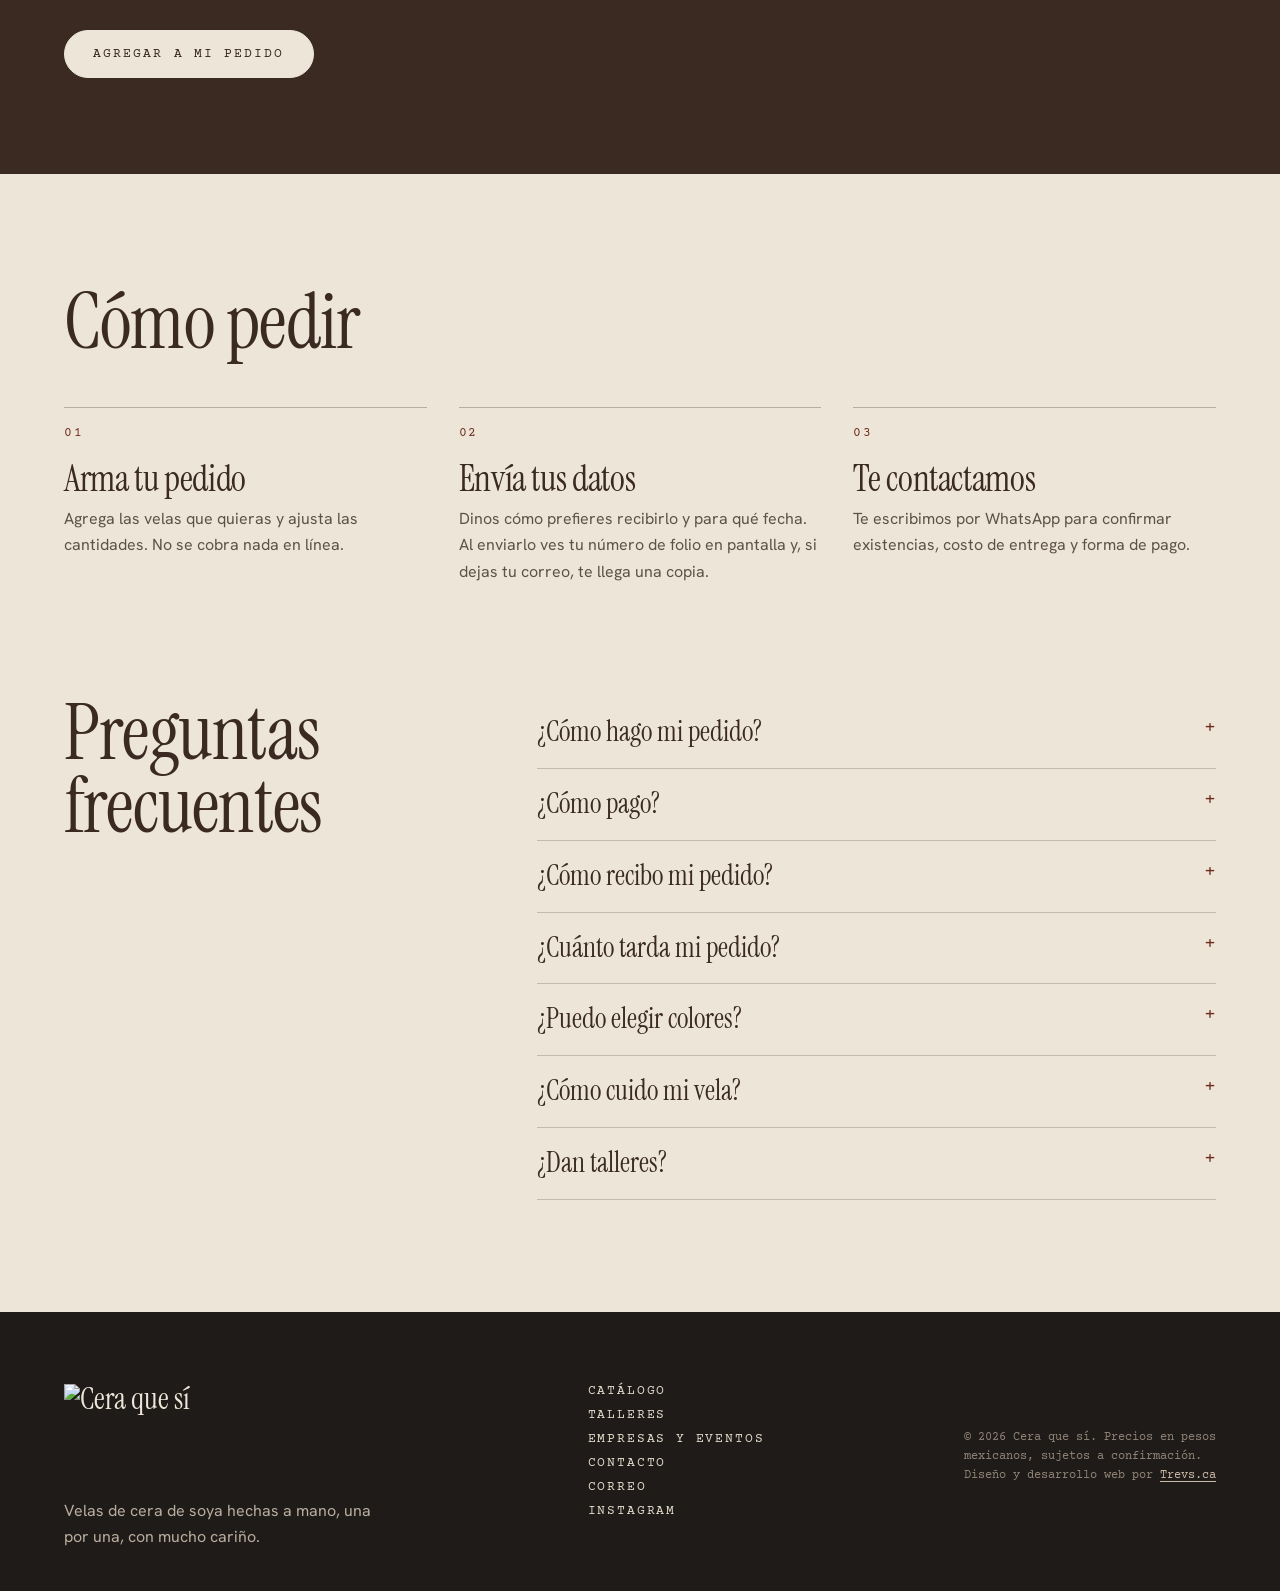
==== commit 620c0e69: "Formulario: @ automática en Instagram, dirección para Uber, fecha mínima 48 h, textos de entrega y p" ====
--- a/index.html
+++ b/index.html
@@ -121,9 +121,10 @@
     <div class="wrap">
       <h2>Preguntas frecuentes</h2>
       <div>
+        <details><summary>¿Cómo hago mi pedido?</summary><p>Aquí en el sitio: elige tus velas, llena tus datos y envía tu pedido. Te llega una copia a tu correo y te escribimos por WhatsApp para confirmarlo. Si tienes una duda que no está en estas preguntas, escríbenos por mensaje en Instagram.</p></details>
         <details><summary>¿Cómo pago?</summary><p>No cobramos en el sitio. Para confirmar tu pedido pedimos el 50% de anticipo por transferencia o Mercado Pago. El otro 50% lo pagas al entregar, también en efectivo si prefieres. Te compartimos los datos por WhatsApp.</p></details>
-        <details><summary>¿Cómo recibo mi pedido?</summary><p>Tenemos puntos de entrega en Metepec, Calimaya y Toluca, y en CDMX en Condesa, Roma, Juárez, Polanco, Lomas de Chapultepec, Lomas de Virreyes y Santa Fe; te compartimos el lugar y la hora al confirmar. También puedes solicitar un Uber que recoja tu pedido en nuestra casa-taller (el envío corre por tu cuenta), o te enviamos a todo México por paquetería: el costo depende del destino y del tamaño del pedido, y te lo confirmamos por WhatsApp antes de pagar.</p></details>
-        <details><summary>¿Cuánto tarda mi pedido?</summary><p>Somos un equipo pequeño y todo se hace a mano. Para pedidos chicos necesitamos al menos 24 horas; los pedidos grandes toman unos días más y te confirmamos la fecha. Para fechas navideñas te recomendamos pedir con anticipación.</p></details>
+        <details><summary>¿Cómo recibo mi pedido?</summary><p>Tenemos puntos de entrega en Metepec, Calimaya y Toluca, y en CDMX en Condesa, Roma, Juárez, Polanco, Lomas de Chapultepec, Lomas de Virreyes y Santa Fe; te compartimos el lugar y la hora al confirmar. También puedes solicitar un Uber que recoja tu pedido en nuestra casa-taller en Calimaya (el envío corre por tu cuenta), o te enviamos a todo México por paquetería: el costo depende del destino y del tamaño del pedido, y te lo confirmamos por WhatsApp antes de pagar.</p></details>
+        <details><summary>¿Cuánto tarda mi pedido?</summary><p>Somos un equipo pequeño y todo se hace a mano. Revisamos tu pedido en menos de 24 horas y empezamos a hacerlo al recibir el anticipo del 50%; con la cotización final te confirmamos la fecha de entrega. Pide con al menos 48 horas y, si tienes una fecha en mente, ponla en tu pedido: te decimos qué es posible. Los pedidos grandes toman unos días más, y para fechas navideñas te recomendamos pedir con anticipación.</p></details>
         <details><summary>¿Puedo elegir colores?</summary><p>En pedidos chicos depende de lo que tengamos disponible, y te lo confirmamos al revisar tu pedido. En pedidos grandes te compartimos las opciones de colores que hay para que elijas.</p></details>
         <details><summary>¿Cómo cuido mi vela?</summary><p>Son de cera de soya. La primera vez, déjala encendida hasta que se derrita toda la superficie: así se consume pareja. Enciéndela sobre una superficie firme, lejos de corrientes de aire y de cosas que puedan quemarse, y nunca la dejes sola encendida. Las figuras también lucen como decoración sin encender.</p></details>
         <details><summary>¿Dan talleres?</summary><p>Sí. Abrimos talleres en grupo y también llevamos el taller a tu empresa o evento. <a href="talleres.html">Ver talleres</a></p></details>
@@ -282,7 +283,7 @@
   $("#agrandar").setAttribute("aria-pressed", g);
   $("#agrandar").setAttribute("aria-label", g ? "Volver a la ventana chica" : "Ver en pantalla completa");
 };
-function manana(){ const d = new Date(); d.setDate(d.getDate() + 1); return d.getFullYear() + "-" + String(d.getMonth()+1).padStart(2,"0") + "-" + String(d.getDate()).padStart(2,"0"); }
+function minFecha(){ const d = new Date(); d.setDate(d.getDate() + 2); return d.getFullYear() + "-" + String(d.getMonth()+1).padStart(2,"0") + "-" + String(d.getDate()).padStart(2,"0"); }
 document.addEventListener("keydown", e => { if(e.key==="Escape" && document.body.classList.contains("abierto")) cerrar(); });
 
 function pintarPanel(){
@@ -333,6 +334,7 @@
       </details>
 
       <h3>Entrega o envío</h3>
+      <p class="ayuda">En puntos de entrega, te compartimos el lugar y la hora al confirmar.</p>
       <div class="campo">
         <p class="grupo">Estado de México</p>
         <div class="opciones">
@@ -347,10 +349,9 @@
         <div class="campo sub" id="campo-cdmx" hidden><label for="colonia-cdmx">¿En qué colonia?</label><select id="colonia-cdmx" name="coloniaCdmx"><option value="">Elige una colonia</option><option>Condesa</option><option>Roma</option><option>Juárez</option><option>Polanco</option><option>Lomas de Chapultepec</option><option>Lomas de Virreyes</option><option>Santa Fe</option></select></div>
         <p class="grupo">Envío</p>
         <div class="opciones">
-          <label><input type="radio" name="entrega" value="Envío por Uber"><span>Envío por Uber<small>El envío corre por tu cuenta: tú solicitas el Uber y lo recogen en nuestra casa-taller. Te compartimos la dirección al confirmar.</small></span></label>
+          <label><input type="radio" name="entrega" value="Envío por Uber"><span>Envío por Uber<small>El envío corre por tu cuenta: tú solicitas el Uber y sale de nuestra casa-taller en Calimaya, Edo. Méx. Te compartimos la dirección exacta al confirmar. Si estás en otro estado, elige paquetería.</small></span></label>
           <label><input type="radio" name="entrega" value="Envío por paquetería"><span>Envío por paquetería a otra ciudad<small>Cotizamos la paquetería por ti.</small></span></label>
         </div>
-        <p class="ayuda">En puntos de entrega, te compartimos el lugar y la hora al confirmar.</p>
       </div>
       <fieldset class="direccion" id="campo-dir" hidden>
         <legend>Dirección de envío</legend>
@@ -367,8 +368,8 @@
         <div class="campo"><label for="referencias">Referencias (opcional)</label><input id="referencias" name="referencias" placeholder="Entre calles, color de la casa…"></div>
       </fieldset>
 
-      <div class="campo"><label for="fecha">¿Para cuándo lo necesitas?</label><input id="fecha" name="fecha" type="date" min="${manana()}">
-        <small class="ayuda">Pedidos chicos: mínimo 24 horas. Pedidos grandes necesitan unos días más y te confirmamos la fecha. Somos un equipo pequeño y todo se hace a mano.</small></div>
+      <div class="campo"><label for="fecha">¿Para cuándo lo necesitas?</label><input id="fecha" name="fecha" type="date" min="${minFecha()}">
+        <small class="ayuda">Es tu fecha ideal y nos ayuda a planear; pide con al menos 48 horas. Revisamos tu pedido en menos de 24 horas y empezamos a hacerlo al recibir el anticipo. Con la cotización final te confirmamos la fecha de entrega. Somos un equipo pequeño y todo se hace a mano.</small></div>
       <div class="campo"><label for="notas">Notas (opcional)</label><textarea id="notas" name="notas" placeholder="¿Alguna pregunta o algo que debamos saber?"></textarea></div>
 
       <div class="pago">
@@ -399,7 +400,7 @@
   $("#campo-empresa").hidden = f.tipo.value === "Personal o regalo";
   const ent = f.entrega.value;
   $("#campo-cdmx").hidden = ent !== "Punto de entrega en CDMX";
-  $("#campo-dir").hidden = ent !== "Envío por paquetería";
+  $("#campo-dir").hidden = !ent.startsWith("Envío por");
 }
 $("#panel-body").addEventListener("change", e => { if (e.target.name === "tipo" || e.target.name === "entrega") actualizarCampos(); });
 function refrescarItems(){
@@ -431,17 +432,17 @@
   if (!c.email && fallo("Escribe tu correo: ahí te llega la copia de tu pedido.", f.email)) return;
   const ent = f.entrega.value;
   if (ent === "Punto de entrega en CDMX" && !f.coloniaCdmx.value && fallo("Elige la colonia de CDMX donde quieres recibirlo.", f.coloniaCdmx)) return;
-  if (ent === "Envío por paquetería") {
+  if (ent.startsWith("Envío por")) {
     for (const [campo, msg] of [["calle","Escribe la calle y el número."],["cp","Escribe el código postal (5 dígitos)."],["colonia","Escribe la colonia."],["ciudad","Escribe la ciudad o municipio."],["estado","Escribe el estado."]]) {
       const v = f[campo].value.trim();
       if ((!v || (campo === "cp" && !/^\d{5}$/.test(v))) && fallo(msg, f[campo])) return;
     }
   }
-  if (f.fecha.value && f.fecha.value < manana() && fallo("Elige una fecha a partir de mañana: necesitamos al menos 24 horas.", f.fecha)) return;
+  if (f.fecha.value && f.fecha.value < minFecha() && fallo("Elige una fecha a partir de pasado mañana: necesitamos al menos 48 horas.", f.fecha)) return;
   const perso = [...f.querySelectorAll('input[name="perso"]:checked')].map(x => x.value);
   const personalizacion = [perso.join(", "), f.idea.value.trim()].filter(Boolean).join(" · Idea: ");
   const entrega = ent === "Punto de entrega en CDMX" ? ent + " · " + f.coloniaCdmx.value : ent;
-  const direccion = ent === "Envío por paquetería"
+  const direccion = ent.startsWith("Envío por")
     ? [f.calle.value.trim() + (f.interior.value.trim() ? " int. " + f.interior.value.trim() : ""), "Col. " + f.colonia.value.trim(), "C.P. " + f.cp.value.trim(), f.ciudad.value.trim() + ", " + f.estado.value.trim(), f.referencias.value.trim() ? "Ref.: " + f.referencias.value.trim() : ""].filter(Boolean).join(", ")
     : "";
 
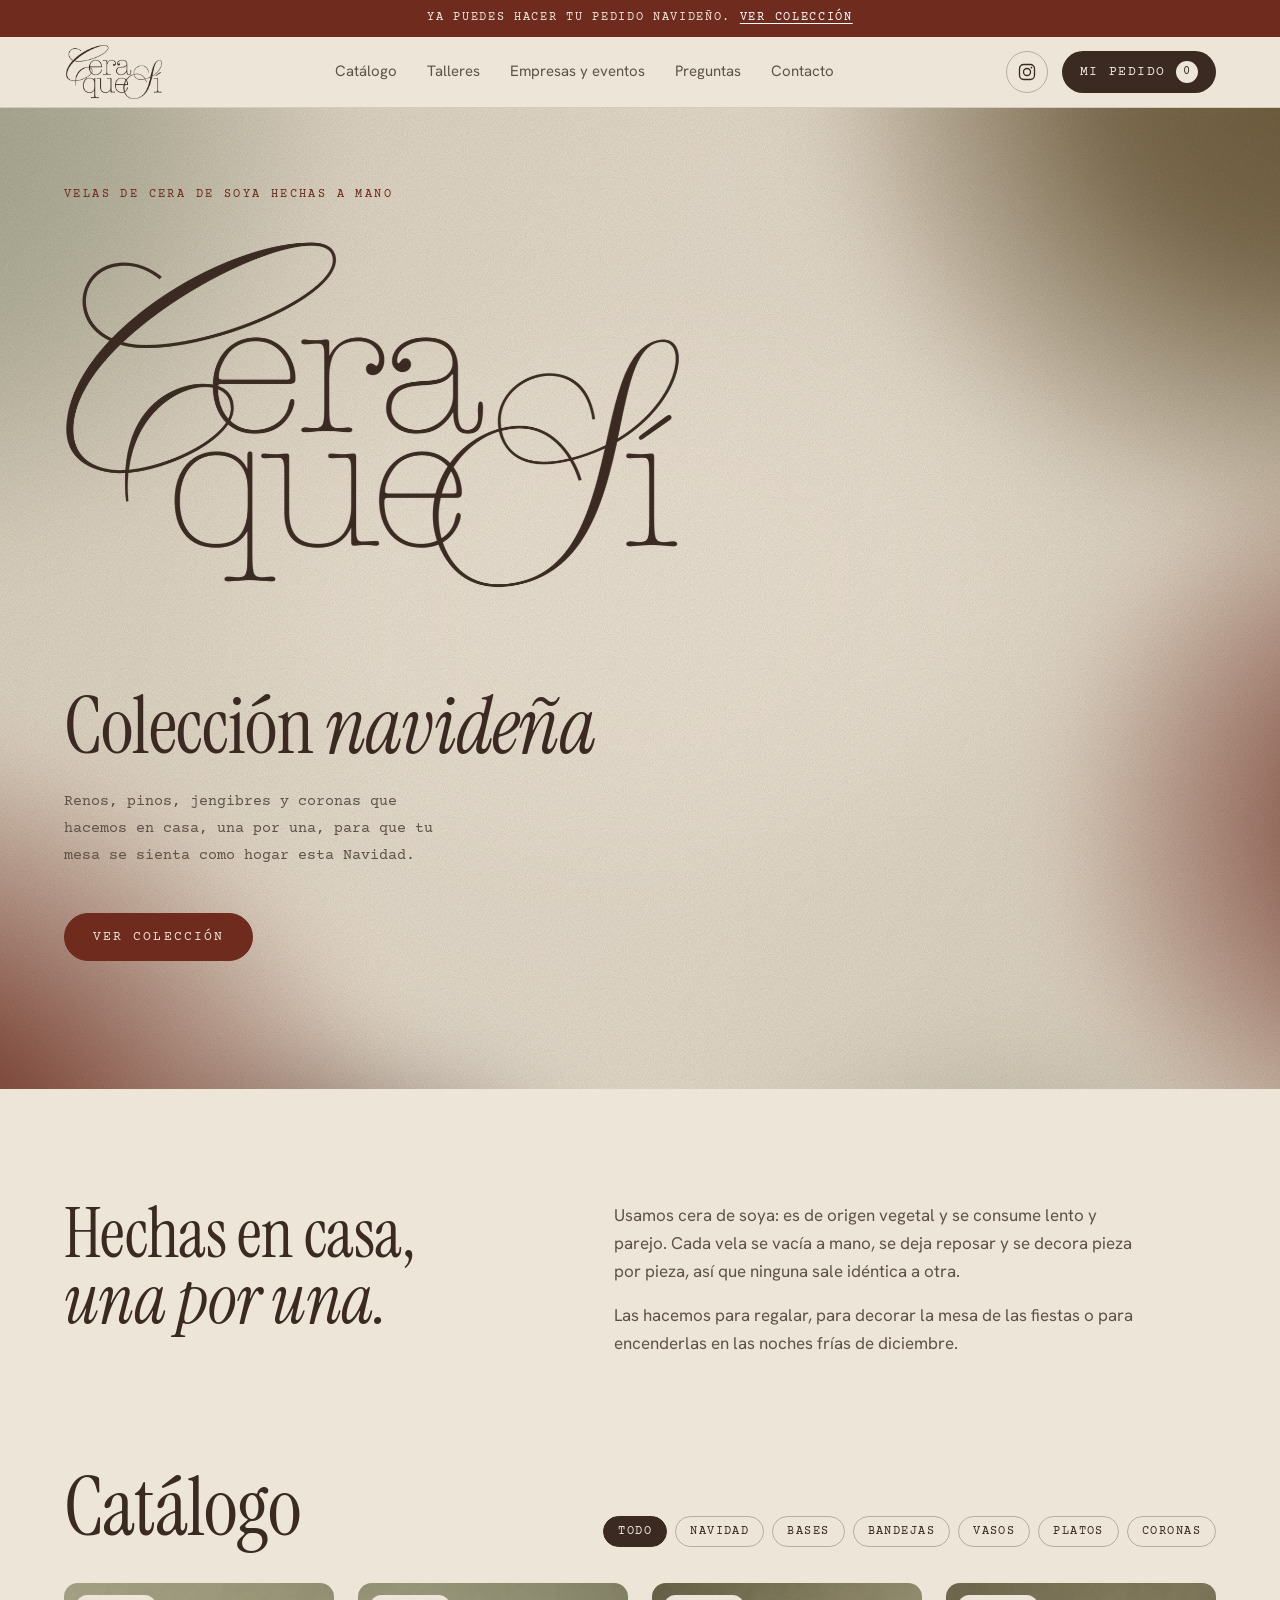
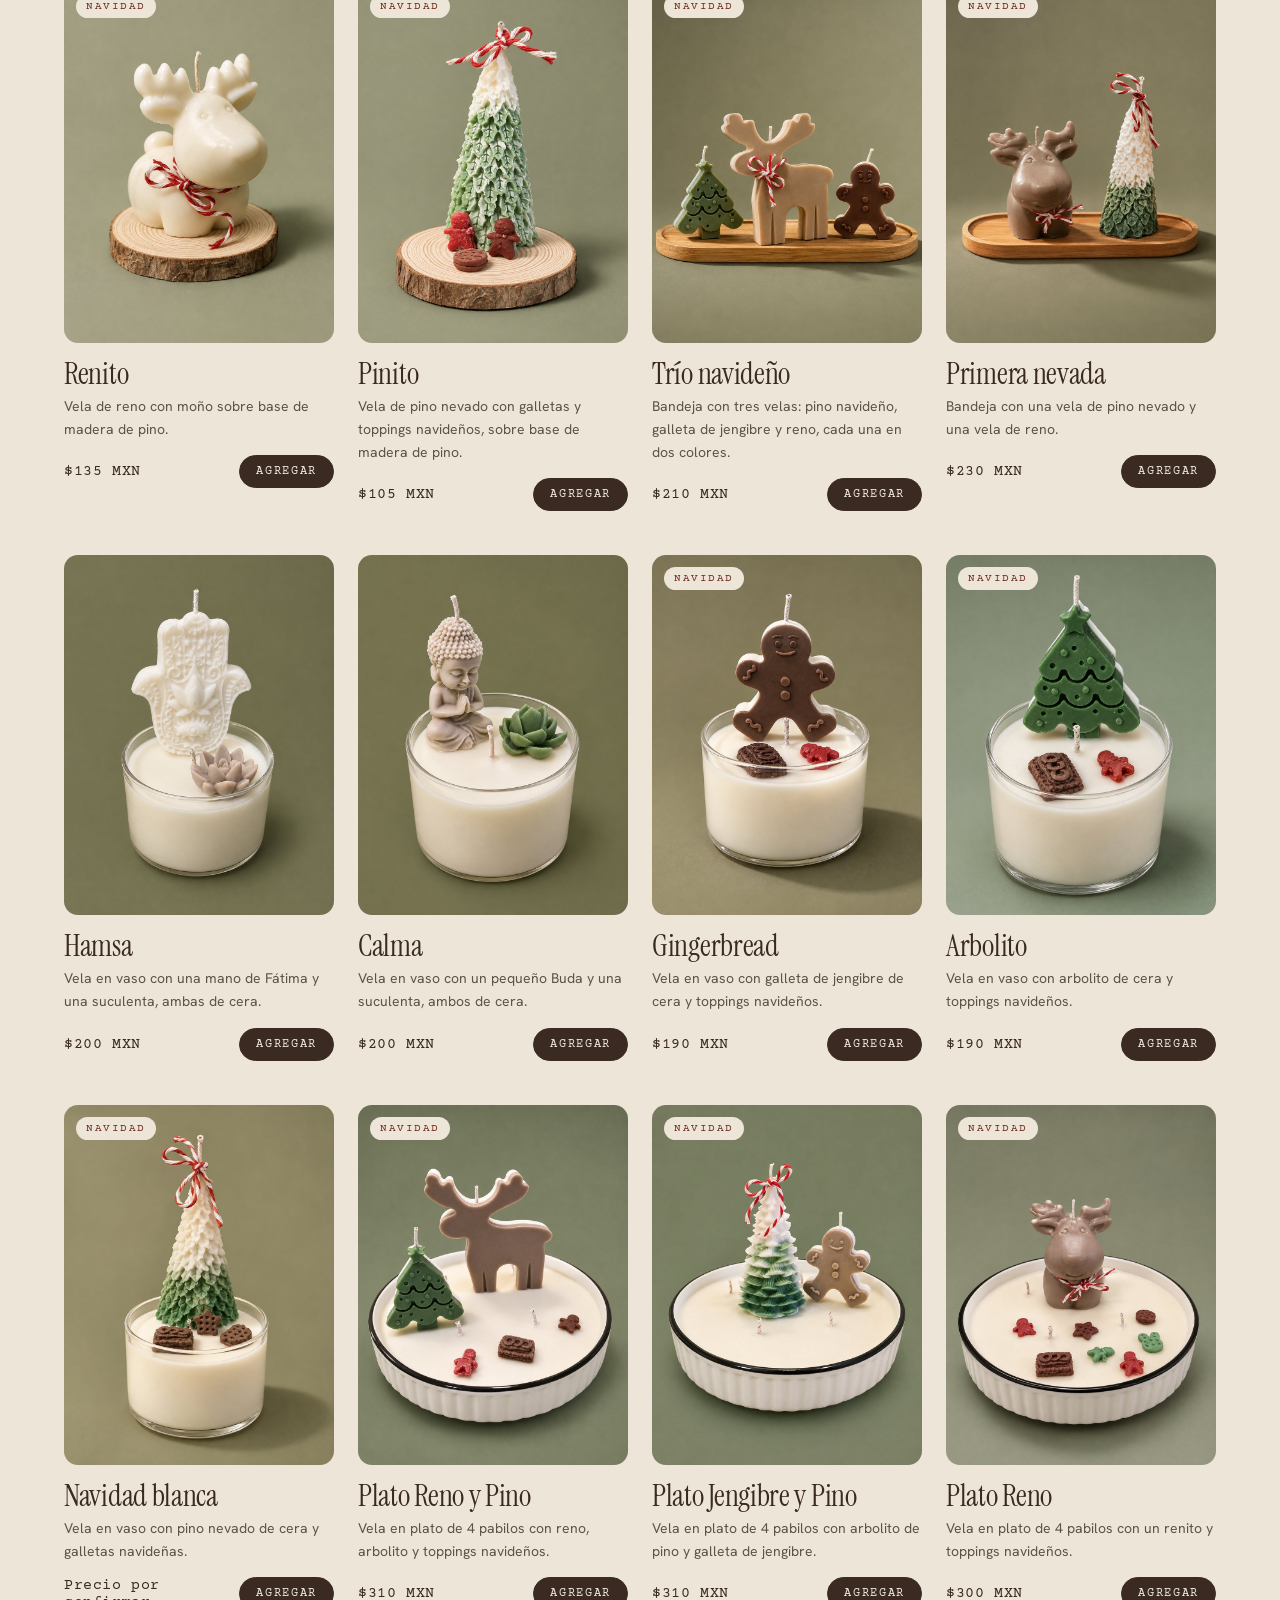
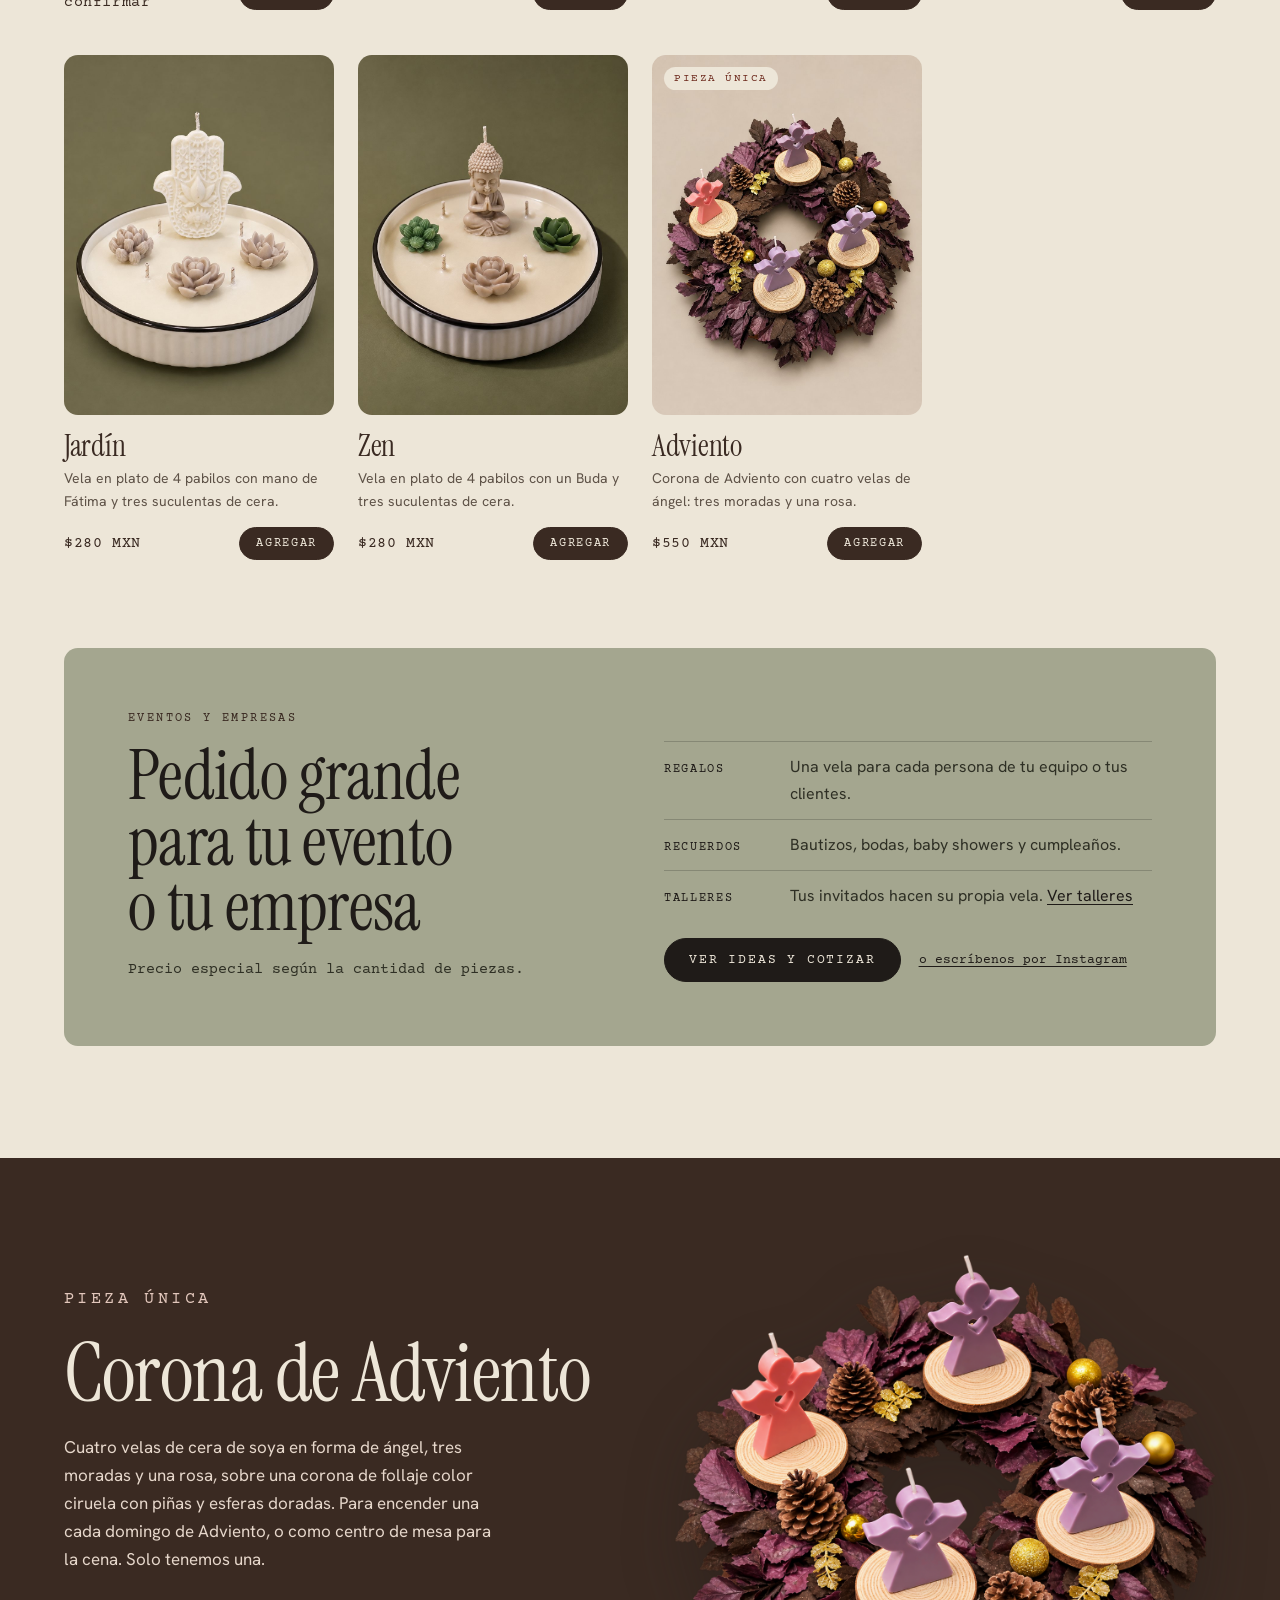
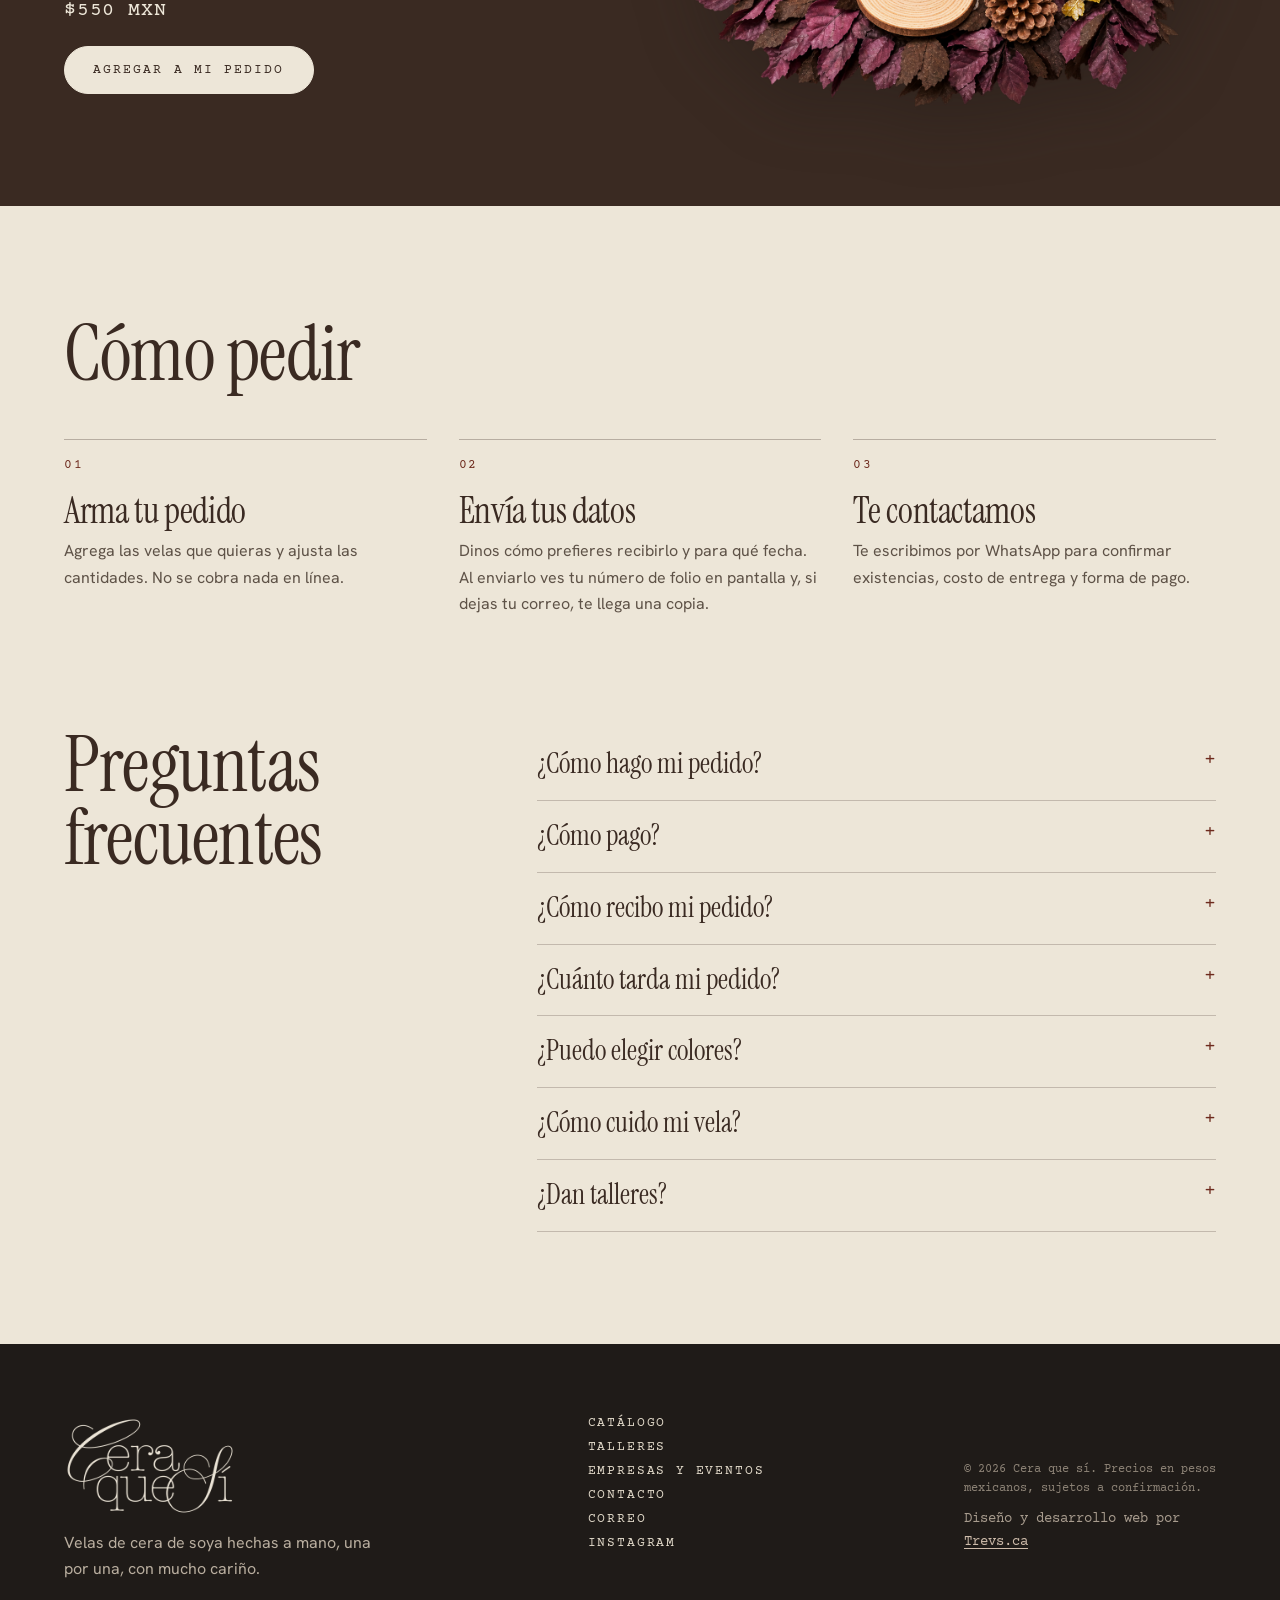
==== commit 195a4bb3: "Footer: crédito de diseño un poco más grande Co-Authored-By: Claude Opus 5.5 <noreply@anthropic.com>" ====
--- a/index.html
+++ b/index.html
@@ -122,7 +122,7 @@
       <h2>Preguntas frecuentes</h2>
       <div>
         <details><summary>¿Cómo hago mi pedido?</summary><p>Aquí en el sitio: elige tus velas, llena tus datos y envía tu pedido. Te llega una copia a tu correo y te escribimos por WhatsApp para confirmarlo. Si tienes una duda que no está en estas preguntas, escríbenos por mensaje en Instagram.</p></details>
-        <details><summary>¿Cómo pago?</summary><p>No cobramos en el sitio. Para confirmar tu pedido pedimos el 50% de anticipo por transferencia o Mercado Pago. El otro 50% lo pagas al entregar, también en efectivo si prefieres. Te compartimos los datos por WhatsApp.</p></details>
+        <details><summary>¿Cómo pago?</summary><p>No cobramos en el sitio. Para confirmar tu pedido pedimos el 50% de anticipo por transferencia o Mercado Pago. El otro 50% es contra entrega y también puede ser en efectivo. Te compartimos los datos por WhatsApp.</p></details>
         <details><summary>¿Cómo recibo mi pedido?</summary><p>Tenemos puntos de entrega en Metepec, Calimaya y Toluca, y en CDMX en Condesa, Roma, Juárez, Polanco, Lomas de Chapultepec, Lomas de Virreyes y Santa Fe; te compartimos el lugar y la hora al confirmar. También puedes solicitar un Uber que recoja tu pedido en nuestra casa-taller en Calimaya (el envío corre por tu cuenta), o te enviamos a todo México por paquetería: el costo depende del destino y del tamaño del pedido, y te lo confirmamos por WhatsApp antes de pagar.</p></details>
         <details><summary>¿Cuánto tarda mi pedido?</summary><p>Somos un equipo pequeño y todo se hace a mano. Revisamos tu pedido en menos de 24 horas y empezamos a hacerlo al recibir el anticipo del 50%; con la cotización final te confirmamos la fecha de entrega. Pide con al menos 48 horas y, si tienes una fecha en mente, ponla en tu pedido: te decimos qué es posible. Los pedidos grandes toman unos días más, y para fechas navideñas te recomendamos pedir con anticipación.</p></details>
         <details><summary>¿Puedo elegir colores?</summary><p>En pedidos chicos depende de lo que tengamos disponible, y te lo confirmamos al revisar tu pedido. En pedidos grandes te compartimos las opciones de colores que hay para que elijas.</p></details>
@@ -148,7 +148,7 @@
       <a href="#" id="ig-footer" target="_blank" rel="noopener">Instagram</a>
       <a href="#" data-red="tiktok" target="_blank" rel="noopener">TikTok</a>
     </nav>
-    <p class="legal">© <span id="anio"></span> <span data-c="marca"></span>. Precios en pesos mexicanos, sujetos a confirmación.<br>Diseño y desarrollo web por <a href="https://trevs.ca" target="_blank" rel="noopener">Trevs.ca</a></p>
+    <p class="legal">© <span id="anio"></span> <span data-c="marca"></span>. Precios en pesos mexicanos, sujetos a confirmación.<span class="credito">Diseño y desarrollo web por <a href="https://trevs.ca" target="_blank" rel="noopener">Trevs.ca</a></span></p>
   </div>
 </footer>
 
@@ -374,7 +374,7 @@
 
       <div class="pago">
         <p class="grupo">Cómo se paga</p>
-        <p>Para confirmar tu pedido pedimos el <b>50% de anticipo</b> y el otro 50% al entregar. El anticipo es por transferencia o Mercado Pago; el pago al entregar también puede ser en efectivo. No cobramos nada en el sitio.</p>
+        <p>Para confirmar tu pedido pedimos el <b>50% de anticipo</b> y el otro 50% contra entrega. El anticipo es por transferencia o Mercado Pago; el pago contra entrega también puede ser en efectivo. Tu pedido se confirma al recibir el anticipo, y el plazo de entrega corre a partir de ese momento; con la cotización final te damos la fecha estimada. No cobramos nada en el sitio.</p>
       </div>
       <button class="enviar" type="submit">Enviar pedido</button>
       <p class="error" id="error" role="alert"></p>
--- a/css/estilos.css
+++ b/css/estilos.css
@@ -310,6 +310,7 @@
 @media (max-width:760px){.hero.izq .wrap{padding-top:40px;padding-bottom:72px}.hero-logo{width:min(86vw,420px);margin-bottom:28px}}
 .legal a{color:#CDBBAA;text-underline-offset:3px}
 .legal a:hover{color:var(--cera)}
+.legal .credito{display:block;margin-top:10px;font-size:14px;color:#A89C8E}
 .destacado img.img-corona{aspect-ratio:auto;height:auto;max-width:620px;border-radius:0;object-fit:contain;filter:drop-shadow(0 24px 30px rgba(31,27,24,.35))}
 
 /* ===== Menú hamburguesa (celular) ===== */
